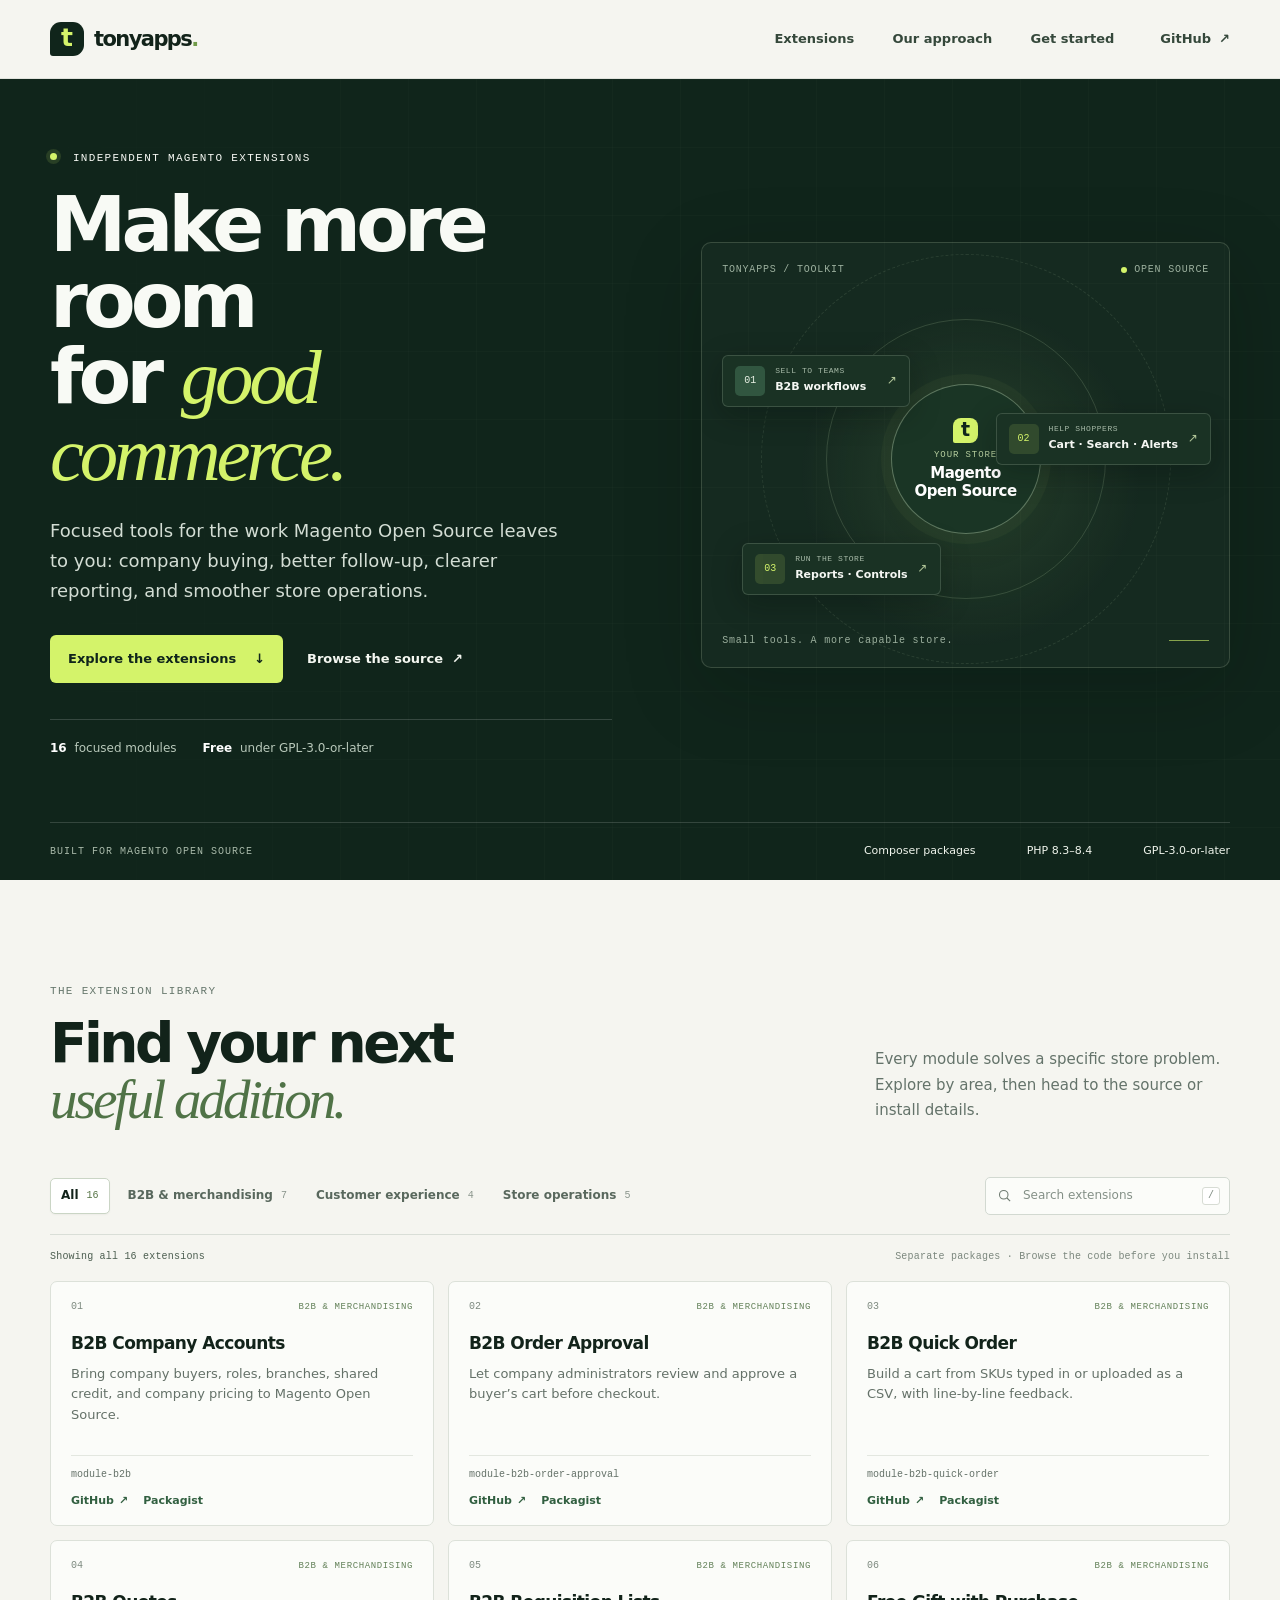
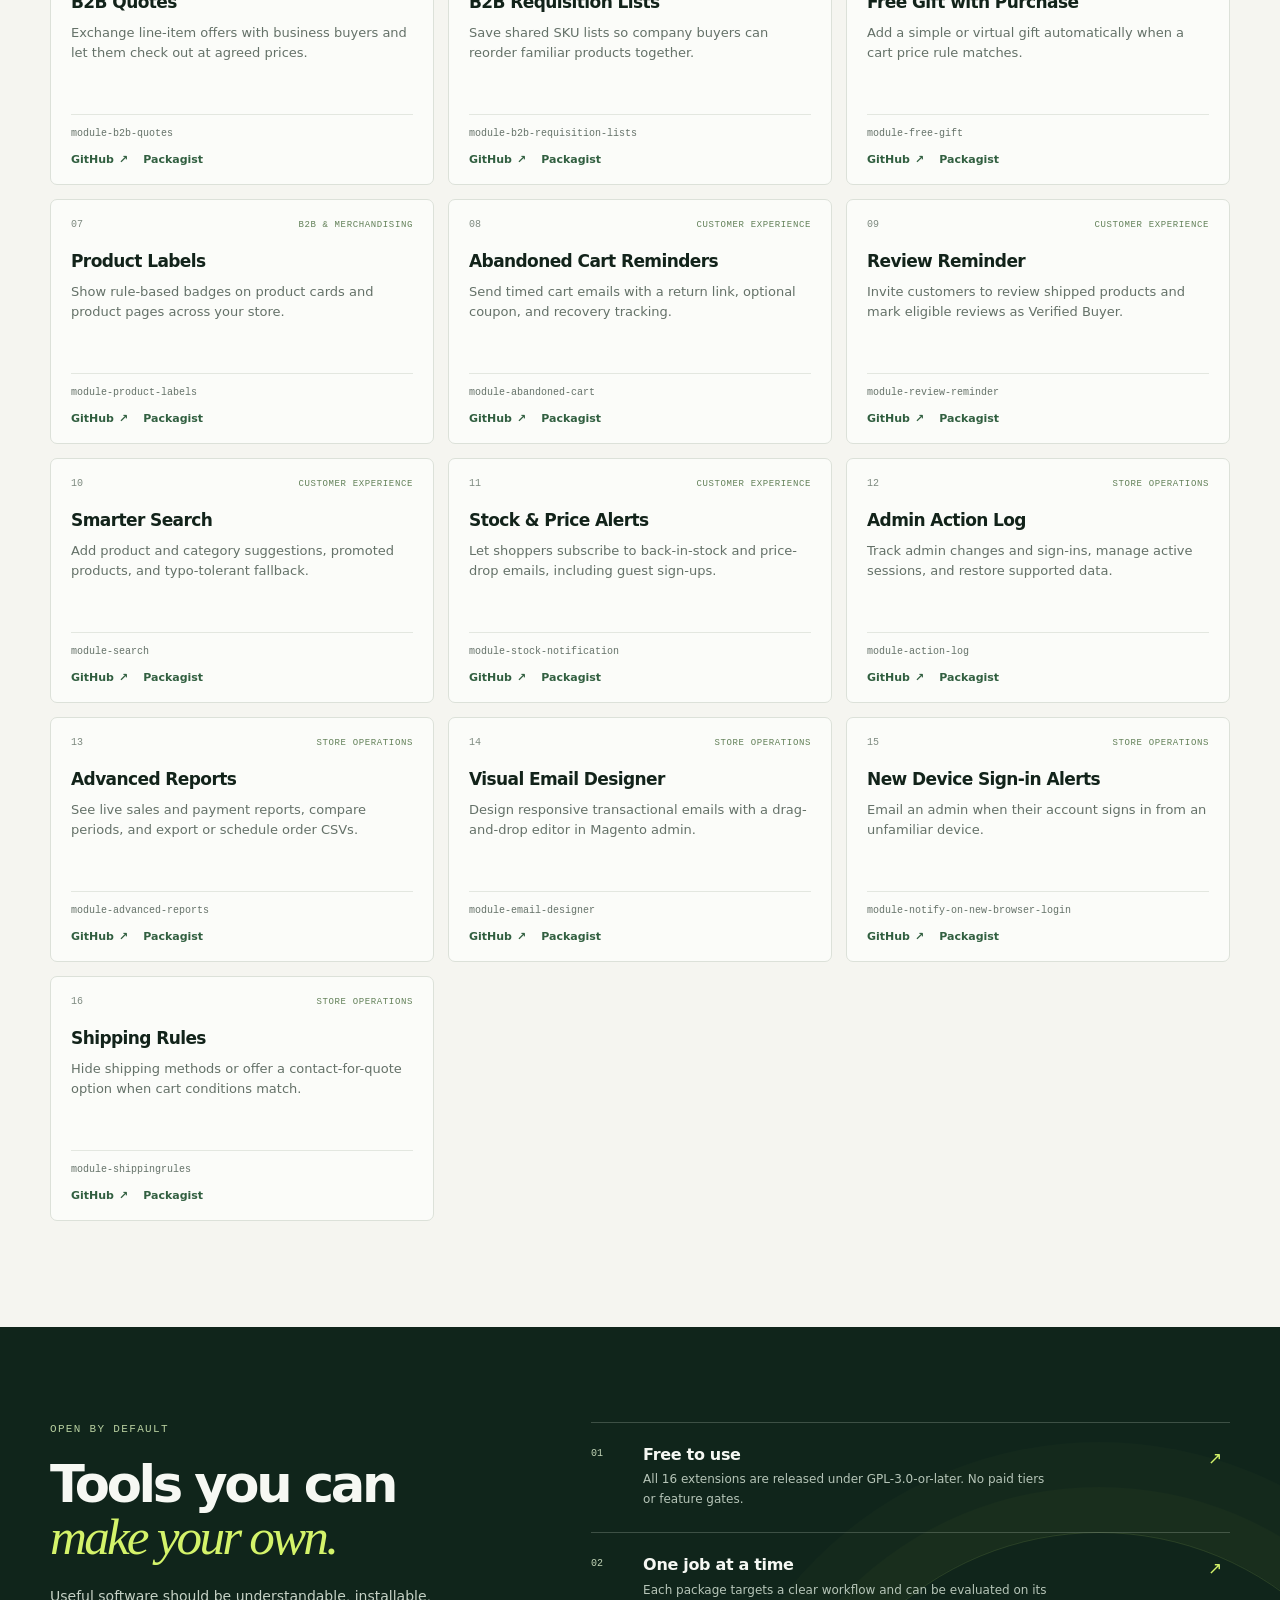
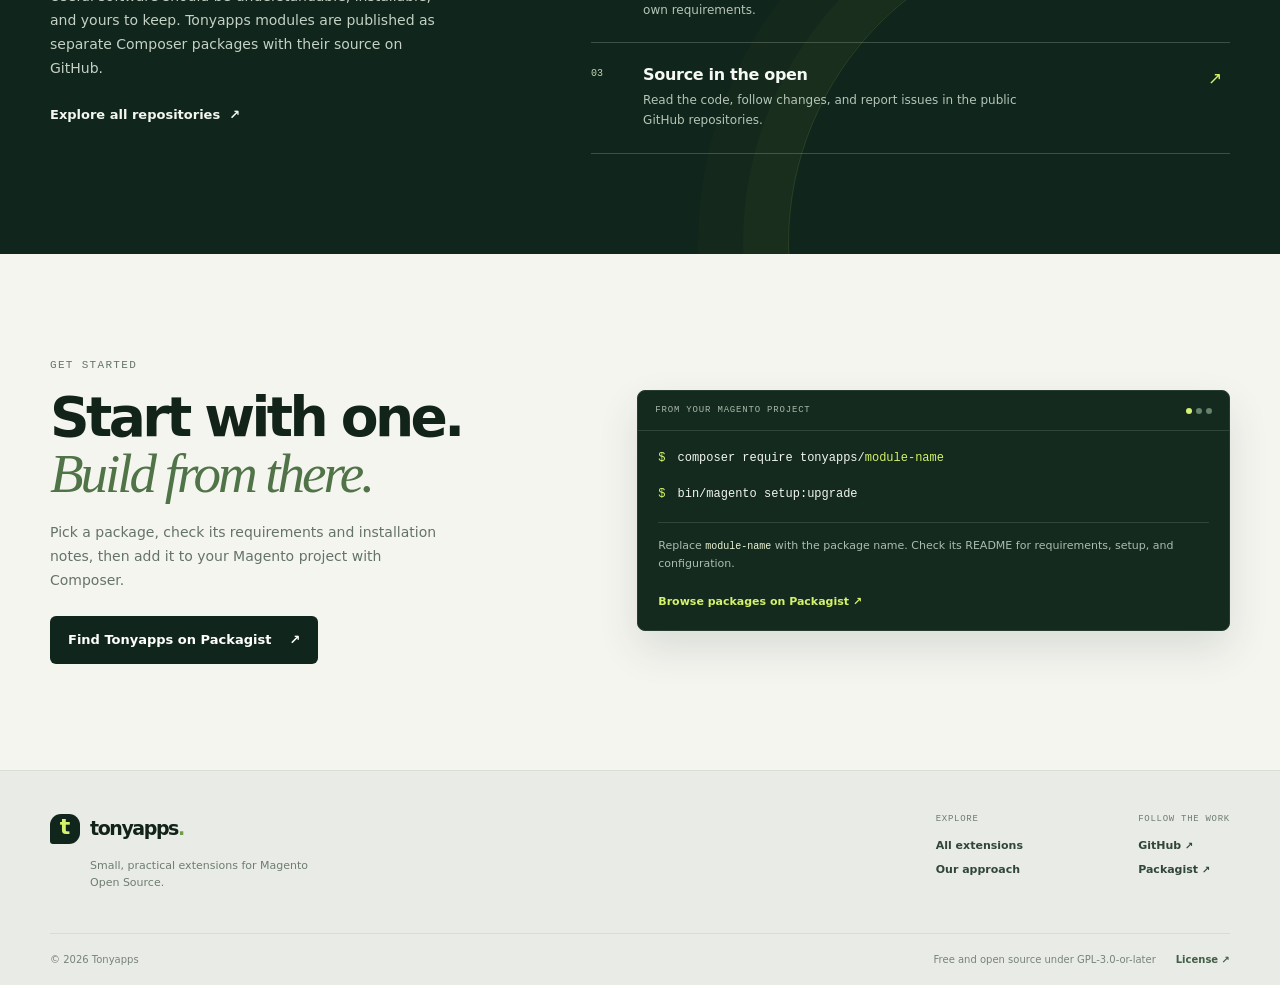
==== index.html @ d9f1c434 "feat: create Tonyapps extension catalog site" ====
<!doctype html>
<html lang="en">
<head>
    <meta charset="utf-8">
    <meta name="viewport" content="width=device-width, initial-scale=1">
    <meta name="theme-color" content="#f5f5f0">
    <meta name="description" content="Free, open-source Magento extensions for B2B buying, customer experience, and store operations. Built by Tonyapps for Magento Open Source.">
    <meta property="og:title" content="Tonyapps — Magento extensions, made useful">
    <meta property="og:description" content="Focused, free and open-source extensions for the everyday work of running a Magento store.">
    <meta property="og:type" content="website">
    <title>Tonyapps — Magento extensions, made useful</title>
    <link rel="icon" type="image/svg+xml" href="assets/mark.svg">
    <link rel="stylesheet" href="assets/site.css">
    <script src="assets/site.js" defer></script>
</head>
<body>
    <a class="skip-link" href="#main">Skip to content</a>

    <header class="site-header">
        <div class="header-inner shell">
            <a class="brand" href="#top" aria-label="Tonyapps home">
                <span class="brand-mark" aria-hidden="true">t</span>
                <span class="brand-name">tonyapps<span class="brand-period">.</span></span>
            </a>
            <nav class="main-nav" aria-label="Main navigation">
                <a href="#extensions">Extensions</a>
                <a href="#approach">Our approach</a>
                <a href="#get-started">Get started</a>
            </nav>
            <a class="header-link" href="https://github.com/tonyappsorg" target="_blank" rel="noreferrer">
                GitHub <span aria-hidden="true">↗</span>
            </a>
        </div>
    </header>

    <main id="main">
        <section class="hero" id="top">
            <div class="hero-grid shell">
                <div class="hero-copy">
                    <p class="eyebrow"><span class="eyebrow-dot"></span> Independent Magento extensions</p>
                    <h1>Make more room<br>for <em>good commerce.</em></h1>
                    <p class="hero-intro">Focused tools for the work Magento Open Source leaves to you: company buying, better follow-up, clearer reporting, and smoother store operations.</p>
                    <div class="hero-actions">
                        <a class="button button-bright" href="#extensions">Explore the extensions <span aria-hidden="true">↓</span></a>
                        <a class="text-link text-link-light" href="https://github.com/tonyappsorg" target="_blank" rel="noreferrer">Browse the source <span aria-hidden="true">↗</span></a>
                    </div>
                    <div class="hero-proof" aria-label="Project facts">
                        <span><strong>16</strong> focused modules</span>
                        <span><strong>Free</strong> under GPL-3.0-or-later</span>
                    </div>
                </div>

                <div class="hero-visual" aria-label="Illustration showing focused extensions around a Magento store" role="img">
                    <div class="visual-topline"><span>TONYAPPS / TOOLKIT</span><span class="live-dot">OPEN SOURCE</span></div>
                    <div class="orbit orbit-one"></div>
                    <div class="orbit orbit-two"></div>
                    <div class="store-core">
                        <span class="core-mark" aria-hidden="true">t</span>
                        <span class="core-label">YOUR STORE</span>
                        <strong>Magento<br>Open Source</strong>
                    </div>
                    <div class="module-chip chip-b2b"><span class="chip-icon">01</span><span><small>SELL TO TEAMS</small><strong>B2B workflows</strong></span><i aria-hidden="true">↗</i></div>
                    <div class="module-chip chip-shop"><span class="chip-icon chip-lime">02</span><span><small>HELP SHOPPERS</small><strong>Cart · Search · Alerts</strong></span><i aria-hidden="true">↗</i></div>
                    <div class="module-chip chip-ops"><span class="chip-icon chip-lime">03</span><span><small>RUN THE STORE</small><strong>Reports · Controls</strong></span><i aria-hidden="true">↗</i></div>
                    <div class="visual-caption"><span>Small tools. A more capable store.</span><span class="caption-rule"></span></div>
                </div>
            </div>
            <div class="hero-bottom shell">
                <span>BUILT FOR MAGENTO OPEN SOURCE</span>
                <div class="hero-specs"><span>Composer packages</span><span>PHP 8.3–8.4</span><span>GPL-3.0-or-later</span></div>
            </div>
        </section>

        <section class="catalog section shell" id="extensions" aria-labelledby="catalog-title">
            <div class="section-heading">
                <div>
                    <p class="eyebrow eyebrow-dark">THE EXTENSION LIBRARY</p>
                    <h2 id="catalog-title">Find your next<br><em>useful addition.</em></h2>
                </div>
                <p class="section-intro">Every module solves a specific store problem. Explore by area, then head to the source or install details.</p>
            </div>

            <div class="catalog-controls">
                <div class="filter-list" role="group" aria-label="Filter extensions by category">
                    <button class="filter-button is-active" type="button" data-filter="all" aria-pressed="true">All <span>16</span></button>
                    <button class="filter-button" type="button" data-filter="b2b" aria-pressed="false">B2B &amp; merchandising <span>7</span></button>
                    <button class="filter-button" type="button" data-filter="storefront" aria-pressed="false">Customer experience <span>4</span></button>
                    <button class="filter-button" type="button" data-filter="operations" aria-pressed="false">Store operations <span>5</span></button>
                </div>
                <label class="search-box">
                    <svg aria-hidden="true" viewBox="0 0 24 24"><circle cx="10.8" cy="10.8" r="6.8"></circle><path d="m16 16 5 5"></path></svg>
                    <span class="visually-hidden">Search extensions</span>
                    <input id="extension-search" type="search" placeholder="Search extensions" autocomplete="off">
                    <kbd>/</kbd>
                </label>
            </div>

            <div class="catalog-meta"><span id="result-count" aria-live="polite">Showing 16 extensions</span><span>Separate packages · Browse the code before you install</span></div>

            <div class="extension-grid" id="extension-grid">
                <article class="extension-card" data-category="b2b" data-search="b2b company accounts roles branches company pricing payment rules store credit">
                    <div class="card-top"><span class="card-index">01</span><span class="card-category">B2B &amp; MERCHANDISING</span></div>
                    <h3>B2B Company Accounts</h3>
                    <p>Bring company buyers, roles, branches, shared credit, and company pricing to Magento Open Source.</p>
                    <div class="card-footer"><code>module-b2b</code><div class="card-links"><a href="https://github.com/tonyappsorg/magento2-b2b" target="_blank" rel="noreferrer" aria-label="B2B Company Accounts on GitHub">GitHub <span aria-hidden="true">↗</span></a><a href="https://packagist.org/packages/tonyapps/module-b2b" target="_blank" rel="noreferrer" aria-label="B2B Company Accounts on Packagist">Packagist</a></div></div>
                </article>
                <article class="extension-card" data-category="b2b" data-search="order approval buyer manager approve cart checkout threshold">
                    <div class="card-top"><span class="card-index">02</span><span class="card-category">B2B &amp; MERCHANDISING</span></div>
                    <h3>B2B Order Approval</h3>
                    <p>Let company administrators review and approve a buyer’s cart before checkout.</p>
                    <div class="card-footer"><code>module-b2b-order-approval</code><div class="card-links"><a href="https://github.com/tonyappsorg/magento2-b2b-order-approval" target="_blank" rel="noreferrer" aria-label="B2B Order Approval on GitHub">GitHub <span aria-hidden="true">↗</span></a><a href="https://packagist.org/packages/tonyapps/module-b2b-order-approval" target="_blank" rel="noreferrer" aria-label="B2B Order Approval on Packagist">Packagist</a></div></div>
                </article>
                <article class="extension-card" data-category="b2b" data-search="quick order sku csv bulk ordering business buyers">
                    <div class="card-top"><span class="card-index">03</span><span class="card-category">B2B &amp; MERCHANDISING</span></div>
                    <h3>B2B Quick Order</h3>
                    <p>Build a cart from SKUs typed in or uploaded as a CSV, with line-by-line feedback.</p>
                    <div class="card-footer"><code>module-b2b-quick-order</code><div class="card-links"><a href="https://github.com/tonyappsorg/magento2-b2b-quick-order" target="_blank" rel="noreferrer" aria-label="B2B Quick Order on GitHub">GitHub <span aria-hidden="true">↗</span></a><a href="https://packagist.org/packages/tonyapps/module-b2b-quick-order" target="_blank" rel="noreferrer" aria-label="B2B Quick Order on Packagist">Packagist</a></div></div>
                </article>
                <article class="extension-card" data-category="b2b" data-search="quotes price negotiation negotiated buyer seller offers">
                    <div class="card-top"><span class="card-index">04</span><span class="card-category">B2B &amp; MERCHANDISING</span></div>
                    <h3>B2B Quotes</h3>
                    <p>Exchange line-item offers with business buyers and let them check out at agreed prices.</p>
                    <div class="card-footer"><code>module-b2b-quotes</code><div class="card-links"><a href="https://github.com/tonyappsorg/magento2-b2b-quotes" target="_blank" rel="noreferrer" aria-label="B2B Quotes on GitHub">GitHub <span aria-hidden="true">↗</span></a><a href="https://packagist.org/packages/tonyapps/module-b2b-quotes" target="_blank" rel="noreferrer" aria-label="B2B Quotes on Packagist">Packagist</a></div></div>
                </article>
                <article class="extension-card" data-category="b2b" data-search="requisition list saved shared repeat order sku quantities">
                    <div class="card-top"><span class="card-index">05</span><span class="card-category">B2B &amp; MERCHANDISING</span></div>
                    <h3>B2B Requisition Lists</h3>
                    <p>Save shared SKU lists so company buyers can reorder familiar products together.</p>
                    <div class="card-footer"><code>module-b2b-requisition-lists</code><div class="card-links"><a href="https://github.com/tonyappsorg/magento2-b2b-requisition-lists" target="_blank" rel="noreferrer" aria-label="B2B Requisition Lists on GitHub">GitHub <span aria-hidden="true">↗</span></a><a href="https://packagist.org/packages/tonyapps/module-b2b-requisition-lists" target="_blank" rel="noreferrer" aria-label="B2B Requisition Lists on Packagist">Packagist</a></div></div>
                </article>
                <article class="extension-card" data-category="b2b" data-search="free gift promotion cart price rule automatic gift">
                    <div class="card-top"><span class="card-index">06</span><span class="card-category">B2B &amp; MERCHANDISING</span></div>
                    <h3>Free Gift with Purchase</h3>
                    <p>Add a simple or virtual gift automatically when a cart price rule matches.</p>
                    <div class="card-footer"><code>module-free-gift</code><div class="card-links"><a href="https://github.com/tonyappsorg/magento2-freegift" target="_blank" rel="noreferrer" aria-label="Free Gift with Purchase on GitHub">GitHub <span aria-hidden="true">↗</span></a><a href="https://packagist.org/packages/tonyapps/module-free-gift" target="_blank" rel="noreferrer" aria-label="Free Gift with Purchase on Packagist">Packagist</a></div></div>
                </article>
                <article class="extension-card" data-category="b2b" data-search="product labels badges catalog rules category search results">
                    <div class="card-top"><span class="card-index">07</span><span class="card-category">B2B &amp; MERCHANDISING</span></div>
                    <h3>Product Labels</h3>
                    <p>Show rule-based badges on product cards and product pages across your store.</p>
                    <div class="card-footer"><code>module-product-labels</code><div class="card-links"><a href="https://github.com/tonyappsorg/magento2-product-labels" target="_blank" rel="noreferrer" aria-label="Product Labels on GitHub">GitHub <span aria-hidden="true">↗</span></a><a href="https://packagist.org/packages/tonyapps/module-product-labels" target="_blank" rel="noreferrer" aria-label="Product Labels on Packagist">Packagist</a></div></div>
                </article>

                <article class="extension-card" data-category="storefront" data-search="abandoned cart reminders coupon return recovery email">
                    <div class="card-top"><span class="card-index">08</span><span class="card-category">CUSTOMER EXPERIENCE</span></div>
                    <h3>Abandoned Cart Reminders</h3>
                    <p>Send timed cart emails with a return link, optional coupon, and recovery tracking.</p>
                    <div class="card-footer"><code>module-abandoned-cart</code><div class="card-links"><a href="https://github.com/tonyappsorg/magento2-abandoned-cart" target="_blank" rel="noreferrer" aria-label="Abandoned Cart Reminders on GitHub">GitHub <span aria-hidden="true">↗</span></a><a href="https://packagist.org/packages/tonyapps/module-abandoned-cart" target="_blank" rel="noreferrer" aria-label="Abandoned Cart Reminders on Packagist">Packagist</a></div></div>
                </article>
                <article class="extension-card" data-category="storefront" data-search="review reminder verified buyer shipment email">
                    <div class="card-top"><span class="card-index">09</span><span class="card-category">CUSTOMER EXPERIENCE</span></div>
                    <h3>Review Reminder</h3>
                    <p>Invite customers to review shipped products and mark eligible reviews as Verified Buyer.</p>
                    <div class="card-footer"><code>module-review-reminder</code><div class="card-links"><a href="https://github.com/tonyappsorg/magento2-review-reminder" target="_blank" rel="noreferrer" aria-label="Review Reminder on GitHub">GitHub <span aria-hidden="true">↗</span></a><a href="https://packagist.org/packages/tonyapps/module-review-reminder" target="_blank" rel="noreferrer" aria-label="Review Reminder on Packagist">Packagist</a></div></div>
                </article>
                <article class="extension-card" data-category="storefront" data-search="smarter search autocomplete typo products categories promoted stop words">
                    <div class="card-top"><span class="card-index">10</span><span class="card-category">CUSTOMER EXPERIENCE</span></div>
                    <h3>Smarter Search</h3>
                    <p>Add product and category suggestions, promoted products, and typo-tolerant fallback.</p>
                    <div class="card-footer"><code>module-search</code><div class="card-links"><a href="https://github.com/tonyappsorg/magento2-search" target="_blank" rel="noreferrer" aria-label="Smarter Search on GitHub">GitHub <span aria-hidden="true">↗</span></a><a href="https://packagist.org/packages/tonyapps/module-search" target="_blank" rel="noreferrer" aria-label="Smarter Search on Packagist">Packagist</a></div></div>
                </article>
                <article class="extension-card" data-category="storefront" data-search="stock notification out of stock back in stock price drop guest alerts">
                    <div class="card-top"><span class="card-index">11</span><span class="card-category">CUSTOMER EXPERIENCE</span></div>
                    <h3>Stock &amp; Price Alerts</h3>
                    <p>Let shoppers subscribe to back-in-stock and price-drop emails, including guest sign-ups.</p>
                    <div class="card-footer"><code>module-stock-notification</code><div class="card-links"><a href="https://github.com/tonyappsorg/magento2-stock-notification" target="_blank" rel="noreferrer" aria-label="Stock and Price Alerts on GitHub">GitHub <span aria-hidden="true">↗</span></a><a href="https://packagist.org/packages/tonyapps/module-stock-notification" target="_blank" rel="noreferrer" aria-label="Stock and Price Alerts on Packagist">Packagist</a></div></div>
                </article>

                <article class="extension-card" data-category="operations" data-search="action log admin activity restore login sessions audit">
                    <div class="card-top"><span class="card-index">12</span><span class="card-category">STORE OPERATIONS</span></div>
                    <h3>Admin Action Log</h3>
                    <p>Track admin changes and sign-ins, manage active sessions, and restore supported data.</p>
                    <div class="card-footer"><code>module-action-log</code><div class="card-links"><a href="https://github.com/tonyappsorg/module-action-log" target="_blank" rel="noreferrer" aria-label="Admin Action Log on GitHub">GitHub <span aria-hidden="true">↗</span></a><a href="https://packagist.org/packages/tonyapps/module-action-log" target="_blank" rel="noreferrer" aria-label="Admin Action Log on Packagist">Packagist</a></div></div>
                </article>
                <article class="extension-card" data-category="operations" data-search="advanced reports live sales revenue refunds csv export scheduled">
                    <div class="card-top"><span class="card-index">13</span><span class="card-category">STORE OPERATIONS</span></div>
                    <h3>Advanced Reports</h3>
                    <p>See live sales and payment reports, compare periods, and export or schedule order CSVs.</p>
                    <div class="card-footer"><code>module-advanced-reports</code><div class="card-links"><a href="https://github.com/tonyappsorg/magento2-advanced-reports" target="_blank" rel="noreferrer" aria-label="Advanced Reports on GitHub">GitHub <span aria-hidden="true">↗</span></a><a href="https://packagist.org/packages/tonyapps/module-advanced-reports" target="_blank" rel="noreferrer" aria-label="Advanced Reports on Packagist">Packagist</a></div></div>
                </article>
                <article class="extension-card" data-category="operations" data-search="email designer drag drop transactional templates visual editor">
                    <div class="card-top"><span class="card-index">14</span><span class="card-category">STORE OPERATIONS</span></div>
                    <h3>Visual Email Designer</h3>
                    <p>Design responsive transactional emails with a drag-and-drop editor in Magento admin.</p>
                    <div class="card-footer"><code>module-email-designer</code><div class="card-links"><a href="https://github.com/tonyappsorg/magento2-email-designer" target="_blank" rel="noreferrer" aria-label="Visual Email Designer on GitHub">GitHub <span aria-hidden="true">↗</span></a><a href="https://packagist.org/packages/tonyapps/module-email-designer" target="_blank" rel="noreferrer" aria-label="Visual Email Designer on Packagist">Packagist</a></div></div>
                </article>
                <article class="extension-card" data-category="operations" data-search="new browser login device sign-in admin security alert email">
                    <div class="card-top"><span class="card-index">15</span><span class="card-category">STORE OPERATIONS</span></div>
                    <h3>New Device Sign-in Alerts</h3>
                    <p>Email an admin when their account signs in from an unfamiliar device.</p>
                    <div class="card-footer"><code>module-notify-on-new-browser-login</code><div class="card-links"><a href="https://github.com/tonyappsorg/notify-when-login-from-new-browser" target="_blank" rel="noreferrer" aria-label="New Device Sign-in Alerts on GitHub">GitHub <span aria-hidden="true">↗</span></a><a href="https://packagist.org/packages/tonyapps/module-notify-on-new-browser-login" target="_blank" rel="noreferrer" aria-label="New Device Sign-in Alerts on Packagist">Packagist</a></div></div>
                </article>
                <article class="extension-card" data-category="operations" data-search="shipping rules hide methods quote contact condition cart">
                    <div class="card-top"><span class="card-index">16</span><span class="card-category">STORE OPERATIONS</span></div>
                    <h3>Shipping Rules</h3>
                    <p>Hide shipping methods or offer a contact-for-quote option when cart conditions match.</p>
                    <div class="card-footer"><code>module-shippingrules</code><div class="card-links"><a href="https://github.com/tonyappsorg/magento2-shipping-rules" target="_blank" rel="noreferrer" aria-label="Shipping Rules on GitHub">GitHub <span aria-hidden="true">↗</span></a><a href="https://packagist.org/packages/tonyapps/module-shippingrules" target="_blank" rel="noreferrer" aria-label="Shipping Rules on Packagist">Packagist</a></div></div>
                </article>
            </div>
            <p class="empty-state" id="empty-state" hidden>No extensions match that search. Try another word or category.</p>
        </section>

        <section class="approach" id="approach" aria-labelledby="approach-title">
            <div class="shell approach-inner">
                <div class="approach-heading">
                    <p class="eyebrow eyebrow-light">OPEN BY DEFAULT</p>
                    <h2 id="approach-title">Tools you can<br><em>make your own.</em></h2>
                    <p>Useful software should be understandable, installable, and yours to keep. Tonyapps modules are published as separate Composer packages with their source on GitHub.</p>
                    <a class="text-link text-link-light" href="https://github.com/tonyappsorg" target="_blank" rel="noreferrer">Explore all repositories <span aria-hidden="true">↗</span></a>
                </div>
                <div class="principles">
                    <article class="principle">
                        <span class="principle-number">01</span>
                        <div><h3>Free to use</h3><p>All 16 extensions are released under GPL-3.0-or-later. No paid tiers or feature gates.</p></div>
                        <span class="principle-mark" aria-hidden="true">↗</span>
                    </article>
                    <article class="principle">
                        <span class="principle-number">02</span>
                        <div><h3>One job at a time</h3><p>Each package targets a clear workflow and can be evaluated on its own requirements.</p></div>
                        <span class="principle-mark" aria-hidden="true">↗</span>
                    </article>
                    <article class="principle">
                        <span class="principle-number">03</span>
                        <div><h3>Source in the open</h3><p>Read the code, follow changes, and report issues in the public GitHub repositories.</p></div>
                        <span class="principle-mark" aria-hidden="true">↗</span>
                    </article>
                </div>
            </div>
        </section>

        <section class="getting-started section shell" id="get-started" aria-labelledby="start-title">
            <div class="start-copy">
                <p class="eyebrow eyebrow-dark">GET STARTED</p>
                <h2 id="start-title">Start with one.<br><em>Build from there.</em></h2>
                <p>Pick a package, check its requirements and installation notes, then add it to your Magento project with Composer.</p>
                <a class="button button-dark" href="https://packagist.org/?query=tonyapps" target="_blank" rel="noreferrer">Find Tonyapps on Packagist <span aria-hidden="true">↗</span></a>
            </div>
            <div class="install-card">
                <div class="install-top"><span>FROM YOUR MAGENTO PROJECT</span><span class="terminal-dots" aria-hidden="true"><i></i><i></i><i></i></span></div>
                <div class="install-command"><span class="prompt">$</span><code>composer require tonyapps/<b>module-name</b></code></div>
                <div class="install-command"><span class="prompt">$</span><code>bin/magento setup:upgrade</code></div>
                <p>Replace <code>module-name</code> with the package name. Check its README for requirements, setup, and configuration.</p>
                <a href="https://packagist.org/?query=tonyapps" target="_blank" rel="noreferrer">Browse packages on Packagist <span aria-hidden="true">↗</span></a>
            </div>
        </section>
    </main>

    <footer class="site-footer">
        <div class="footer-main shell">
            <div class="footer-brand">
                <a class="brand brand-footer" href="#top" aria-label="Tonyapps home"><span class="brand-mark" aria-hidden="true">t</span><span class="brand-name">tonyapps<span class="brand-period">.</span></span></a>
                <p>Small, practical extensions for Magento Open Source.</p>
            </div>
            <div class="footer-links">
                <div><span>EXPLORE</span><a href="#extensions">All extensions</a><a href="#approach">Our approach</a></div>
                <div><span>FOLLOW THE WORK</span><a href="https://github.com/tonyappsorg" target="_blank" rel="noreferrer">GitHub <b aria-hidden="true">↗</b></a><a href="https://packagist.org/?query=tonyapps" target="_blank" rel="noreferrer">Packagist <b aria-hidden="true">↗</b></a></div>
            </div>
        </div>
        <div class="footer-bottom shell"><span>© <span id="year">2026</span> Tonyapps</span><span>Free and open source under GPL-3.0-or-later</span><a href="https://opensource.org/license/gpl-3-0" target="_blank" rel="noreferrer">License <span aria-hidden="true">↗</span></a></div>
    </footer>
</body>
</html>
---- assets/site.css ----
:root {
    color-scheme: light;
    --paper: #f5f5f0;
    --white: #fff;
    --ink: #12231a;
    --forest: #10251b;
    --forest-soft: #1b3829;
    --muted: #64736a;
    --line: #d9ded7;
    --lime: #d4f36a;
    --green: #285c3e;
    --serif: Georgia, 'Times New Roman', serif;
    --sans: Inter, ui-sans-serif, system-ui, -apple-system, BlinkMacSystemFont, 'Segoe UI', sans-serif;
    --display: Inter, ui-sans-serif, system-ui, -apple-system, BlinkMacSystemFont, 'Segoe UI', sans-serif;
    --mono: 'SFMono-Regular', Consolas, 'Liberation Mono', monospace;
}

* { box-sizing: border-box; }
html { scroll-behavior: smooth; scroll-padding-top: 90px; }
body { margin: 0; background: var(--paper); color: var(--ink); font-family: var(--sans); font-size: 16px; line-height: 1.55; -webkit-font-smoothing: antialiased; }
a { color: inherit; text-decoration: none; }
button, input { font: inherit; }
button { color: inherit; }
.shell { width: min(1180px, calc(100% - 64px)); margin-inline: auto; }
.skip-link { position: absolute; top: -60px; left: 16px; z-index: 100; padding: 10px 14px; background: var(--lime); color: var(--forest); border-radius: 8px; }
.skip-link:focus { top: 12px; }
.visually-hidden { position: absolute; width: 1px; height: 1px; padding: 0; margin: -1px; overflow: hidden; clip: rect(0, 0, 0, 0); white-space: nowrap; border: 0; }

.site-header { position: relative; z-index: 5; background: var(--paper); border-bottom: 1px solid rgba(18, 35, 26, .09); }
.header-inner { min-height: 78px; display: flex; align-items: center; justify-content: space-between; gap: 32px; }
.brand { display: inline-flex; align-items: center; gap: 10px; flex-shrink: 0; }
.brand-mark { width: 34px; height: 34px; display: grid; place-items: center; background: var(--forest); color: var(--lime); border-radius: 11px 11px 11px 3px; font-family: var(--display); font-weight: 800; font-size: 25px; line-height: 1; padding-bottom: 3px; }
.brand-name { font: 800 21px/1 var(--display); letter-spacing: -.075em; }
.brand-period { color: #719b49; }
.main-nav { display: flex; align-items: center; gap: clamp(22px, 3vw, 42px); margin-left: auto; }
.main-nav a, .header-link { font-size: 13px; font-weight: 600; color: #35483b; transition: color .18s ease; }
.main-nav a:hover, .header-link:hover { color: #6b8f35; }
.header-link { display: inline-flex; gap: 8px; align-items: center; padding: 10px 0 10px 14px; }

.hero { position: relative; overflow: hidden; background: var(--forest); color: #f8faf5; }
.hero::before { position: absolute; inset: 0; content: ''; opacity: .19; background-image: linear-gradient(rgba(232, 244, 223, .1) 1px, transparent 1px), linear-gradient(90deg, rgba(232, 244, 223, .1) 1px, transparent 1px); background-size: 68px 68px; mask-image: linear-gradient(90deg, transparent, #000 35%, #000); }
.hero-grid { position: relative; z-index: 1; display: grid; grid-template-columns: minmax(0, 1.03fr) minmax(420px, .97fr); align-items: center; gap: clamp(45px, 7vw, 100px); padding-top: 72px; padding-bottom: 64px; }
.eyebrow { margin: 0 0 22px; font: 500 11px/1.3 var(--mono); letter-spacing: .12em; text-transform: uppercase; }
.eyebrow-dark { color: #65766b; }
.eyebrow-light { color: #b7cf9f; }
.eyebrow-dot { display: inline-block; width: 7px; height: 7px; margin: 0 8px 1px 0; background: var(--lime); border-radius: 50%; box-shadow: 0 0 0 4px rgba(212, 243, 106, .12); }
h1, h2, h3, p { margin-top: 0; }
h1, h2 { font-family: var(--display); font-weight: 600; letter-spacing: -.065em; }
.hero h1 { max-width: 680px; margin-bottom: 23px; font-size: clamp(48px, 6vw, 78px); line-height: .99; }
h1 em, h2 em { color: var(--lime); font-family: var(--serif); font-weight: 400; letter-spacing: -.055em; }
.hero-intro { max-width: 530px; margin-bottom: 30px; color: #d3ddd4; font-size: clamp(16px, 1.5vw, 18px); line-height: 1.65; }
.hero-actions { display: flex; flex-wrap: wrap; align-items: center; gap: 24px; }
.button { min-height: 48px; display: inline-flex; align-items: center; justify-content: center; gap: 18px; padding: 12px 17px; border: 1px solid transparent; border-radius: 6px; font-size: 13px; font-weight: 700; transition: transform .18s ease, background-color .18s ease, color .18s ease; }
.button:hover { transform: translateY(-2px); }
.button-bright { background: var(--lime); color: var(--forest); }
.button-bright:hover { background: #e2ff87; }
.button-dark { background: var(--forest); color: white; }
.button-dark:hover { background: #244b35; }
.text-link { display: inline-flex; align-items: center; gap: 9px; font-size: 13px; font-weight: 600; }
.text-link span, .card-links span, .footer-links b { transition: transform .18s ease; display: inline-block; }
.text-link:hover span, .card-links a:hover span, .footer-links a:hover b { transform: translate(2px, -2px); }
.text-link-light { color: #f4f7f1; }
.hero-proof { display: flex; flex-wrap: wrap; gap: 26px; margin-top: 36px; padding-top: 19px; border-top: 1px solid rgba(255, 255, 255, .16); color: #b8c8ba; font-size: 12px; }
.hero-proof strong { margin-right: 4px; color: white; font-weight: 700; }

.hero-visual { position: relative; min-height: 426px; padding: 20px; overflow: hidden; border: 1px solid rgba(222, 240, 209, .17); border-radius: 10px; background: radial-gradient(circle at 51% 55%, rgba(107, 150, 85, .19), transparent 48%), rgba(255, 255, 255, .025); box-shadow: 0 22px 80px rgba(4, 14, 8, .2); }
.visual-topline, .visual-caption { position: absolute; right: 20px; left: 20px; display: flex; align-items: center; justify-content: space-between; color: #9cb09e; font: 10px/1.2 var(--mono); letter-spacing: .08em; }
.visual-topline { top: 21px; }
.live-dot { display: flex; align-items: center; gap: 7px; }
.live-dot::before { width: 6px; height: 6px; content: ''; border-radius: 50%; background: var(--lime); }
.orbit { position: absolute; left: 50%; top: 51%; border: 1px solid rgba(188, 214, 174, .18); border-radius: 50%; transform: translate(-50%, -50%); }
.orbit-one { width: 280px; height: 280px; }
.orbit-two { width: 410px; height: 410px; border-style: dashed; border-color: rgba(188, 214, 174, .12); }
.store-core { position: absolute; left: 50%; top: 51%; z-index: 1; width: 150px; height: 150px; display: flex; flex-direction: column; align-items: center; justify-content: center; text-align: center; border: 1px solid rgba(219, 239, 203, .35); border-radius: 50%; background: #1a3525; box-shadow: 0 0 0 10px rgba(212, 243, 106, .035); transform: translate(-50%, -50%); }
.core-mark { width: 25px; height: 25px; display: grid; place-items: center; margin-bottom: 7px; border-radius: 8px 8px 8px 2px; background: var(--lime); color: var(--forest); font: 800 19px/1 var(--display); padding-bottom: 2px; }
.core-label { color: #b6ce9f; font: 9px/1.2 var(--mono); letter-spacing: .1em; }
.store-core strong { margin-top: 5px; color: #fff; font: 600 15px/1.15 var(--display); letter-spacing: -.035em; }
.module-chip { position: absolute; z-index: 2; display: flex; align-items: center; gap: 10px; min-width: 188px; padding: 10px 12px; border: 1px solid rgba(220, 236, 211, .17); border-radius: 6px; background: #1a3224; box-shadow: 0 8px 30px rgba(3, 12, 6, .25); }
.chip-b2b { left: 20px; top: 112px; }
.chip-shop { right: 18px; top: 170px; }
.chip-ops { left: 40px; bottom: 72px; }
.chip-icon { width: 30px; height: 30px; flex: 0 0 30px; display: grid; place-items: center; border-radius: 5px; background: #315640; color: #e9f1e4; font: 10px/1 var(--mono); }
.chip-lime { background: rgba(212, 243, 106, .13); color: var(--lime); }
.module-chip small, .module-chip strong { display: block; white-space: nowrap; }
.module-chip small { color: #a8bba9; font: 8px/1.3 var(--mono); letter-spacing: .07em; }
.module-chip strong { margin-top: 2px; color: #f5f7f3; font-size: 11px; font-weight: 600; }
.module-chip i { margin-left: auto; color: #b3c79a; font-size: 12px; font-style: normal; }
.visual-caption { bottom: 20px; }
.caption-rule { width: 40px; height: 1px; margin-left: 10px; background: rgba(212, 243, 106, .6); }
.hero-bottom { position: relative; z-index: 1; min-height: 58px; display: flex; align-items: center; justify-content: space-between; gap: 20px; border-top: 1px solid rgba(255, 255, 255, .15); color: #a8b9a9; font: 10px/1.3 var(--mono); letter-spacing: .1em; }
.hero-specs { display: flex; flex-wrap: wrap; gap: clamp(18px, 4vw, 52px); color: #eff4ec; font: 11px/1.3 var(--sans); letter-spacing: 0; }

.section { padding-top: 104px; padding-bottom: 106px; }
.section-heading { display: flex; align-items: end; justify-content: space-between; gap: 44px; margin-bottom: 48px; }
.section-heading .eyebrow, .start-copy .eyebrow { margin-bottom: 17px; }
h2 { margin-bottom: 0; font-size: clamp(38px, 4.3vw, 57px); line-height: 1.02; }
.section-heading h2 em, .start-copy h2 em { color: #507347; }
.section-intro { max-width: 355px; margin: 0 0 5px; color: var(--muted); font-size: 15px; line-height: 1.7; }
.catalog-controls { display: flex; align-items: center; justify-content: space-between; gap: 20px; padding-bottom: 19px; border-bottom: 1px solid var(--line); }
.filter-list { display: flex; flex-wrap: wrap; align-items: center; gap: 7px; }
.filter-button { display: inline-flex; align-items: center; gap: 8px; min-height: 36px; padding: 7px 10px; border: 1px solid transparent; border-radius: 5px; background: transparent; color: #59685d; cursor: pointer; font-size: 12px; font-weight: 600; white-space: nowrap; transition: background .18s ease, color .18s ease, border-color .18s ease; }
.filter-button span { color: #89948b; font: 10px/1 var(--mono); }
.filter-button:hover { color: var(--ink); background: #e9ece5; }
.filter-button.is-active { border-color: #cad5c5; background: #fff; color: var(--ink); box-shadow: 0 1px 2px rgba(17, 33, 23, .04); }
.filter-button.is-active span { color: #557344; }
.search-box { width: 245px; height: 38px; flex: 0 0 245px; display: flex; align-items: center; gap: 9px; padding: 0 9px 0 11px; border: 1px solid #d2d9d1; border-radius: 5px; background: #fbfcf9; color: #6e7a70; }
.search-box:focus-within { border-color: #71925d; box-shadow: 0 0 0 3px rgba(113, 146, 93, .12); }
.search-box svg { width: 15px; height: 15px; flex: 0 0 auto; fill: none; stroke: currentColor; stroke-width: 1.7; }
.search-box input { min-width: 0; flex: 1; border: 0; outline: 0; background: transparent; color: var(--ink); font-size: 12px; }
.search-box input::placeholder { color: #849087; }
.search-box kbd { padding: 2px 5px; border: 1px solid #d7dcd4; border-radius: 3px; background: white; color: #7c887e; font: 10px/1.2 var(--mono); }
.catalog-meta { display: flex; align-items: center; justify-content: space-between; gap: 14px; padding: 15px 0 18px; color: #7b877d; font: 10px/1.3 var(--mono); letter-spacing: .02em; }
.catalog-meta span:first-child { color: #4b5d4f; }
.extension-grid { display: grid; grid-template-columns: repeat(3, minmax(0, 1fr)); gap: 14px; }
.extension-card { min-height: 245px; display: flex; flex-direction: column; padding: 20px 20px 16px; border: 1px solid #dce1d9; border-radius: 7px; background: #fbfcf9; transition: transform .2s ease, border-color .2s ease, box-shadow .2s ease; }
.extension-card:hover { transform: translateY(-3px); border-color: #aabda3; box-shadow: 0 11px 25px rgba(26, 49, 33, .07); }
.extension-card[hidden] { display: none; }
.card-top { display: flex; align-items: center; justify-content: space-between; gap: 10px; margin-bottom: 21px; }
.card-index { color: #7e8a80; font: 10px/1 var(--mono); }
.card-category { color: #628058; font: 9px/1.2 var(--mono); letter-spacing: .07em; text-align: right; }
.extension-card h3 { margin: 0 0 9px; font: 700 17px/1.25 var(--display); letter-spacing: -.035em; }
.extension-card > p { max-width: 340px; margin-bottom: 20px; color: #647168; font-size: 13px; line-height: 1.6; }
.card-footer { margin-top: auto; padding-top: 12px; border-top: 1px solid #e3e7e0; }
.card-footer code { display: block; overflow-wrap: anywhere; color: #647168; font: 10px/1.4 var(--mono); }
.card-links { display: flex; gap: 15px; margin-top: 10px; }
.card-links a { display: inline-flex; align-items: center; gap: 5px; color: #315f40; font-size: 11px; font-weight: 700; }
.card-links a:hover { color: #172c1e; text-decoration: underline; text-underline-offset: 3px; }
.empty-state { margin: 18px 0 0; padding: 25px; border: 1px dashed #bdc9b8; border-radius: 6px; color: #59685d; text-align: center; }

.approach { position: relative; overflow: hidden; background: var(--forest); color: #f6f8f3; }
.approach::after { position: absolute; right: -130px; bottom: -300px; width: 620px; height: 620px; content: ''; border: 1px solid rgba(211, 241, 106, .13); border-radius: 50%; box-shadow: 0 0 0 45px rgba(211, 241, 106, .025), 0 0 0 90px rgba(211, 241, 106, .02); }
.approach-inner { position: relative; z-index: 1; display: grid; grid-template-columns: minmax(0, .8fr) minmax(0, 1.2fr); gap: clamp(55px, 9vw, 140px); padding-top: 95px; padding-bottom: 100px; }
.approach-heading h2 { margin-bottom: 22px; font-size: clamp(38px, 4vw, 54px); }
.approach-heading > p:not(.eyebrow) { max-width: 400px; margin-bottom: 21px; color: #c5d1c5; font-size: 14px; line-height: 1.7; }
.principles { border-top: 1px solid rgba(239, 247, 233, .2); }
.principle { display: grid; grid-template-columns: 36px 1fr 22px; gap: 16px; align-items: start; padding: 22px 0; border-bottom: 1px solid rgba(239, 247, 233, .2); }
.principle-number { padding-top: 3px; color: #c0d2b5; font: 10px/1.2 var(--mono); }
.principle h3 { margin-bottom: 5px; color: #f6f8f3; font: 600 16px/1.3 var(--display); letter-spacing: -.02em; }
.principle p { max-width: 410px; margin-bottom: 0; color: #b6c5b8; font-size: 12px; line-height: 1.65; }
.principle-mark { color: var(--lime); font-size: 17px; }

.getting-started { display: grid; grid-template-columns: minmax(0, .9fr) minmax(0, 1.1fr); align-items: center; gap: clamp(45px, 8vw, 110px); }
.start-copy h2 { margin-bottom: 19px; }
.start-copy > p:not(.eyebrow) { max-width: 410px; margin-bottom: 23px; color: var(--muted); font-size: 14px; line-height: 1.7; }
.install-card { overflow: hidden; border: 1px solid #263d2f; border-radius: 8px; background: #142a1e; color: #e5eee2; box-shadow: 0 18px 40px rgba(27, 49, 32, .12); }
.install-top { display: flex; align-items: center; justify-content: space-between; padding: 14px 17px; border-bottom: 1px solid rgba(232, 242, 227, .13); color: #a9b9aa; font: 9px/1.2 var(--mono); letter-spacing: .09em; }
.terminal-dots { display: flex; gap: 4px; }
.terminal-dots i { width: 6px; height: 6px; display: block; border-radius: 50%; background: #64836b; }
.terminal-dots i:first-child { background: #d7f078; }
.install-command { display: flex; align-items: baseline; gap: 12px; padding: 18px 20px 0; font: 12px/1.5 var(--mono); }
.install-command:first-of-type { padding-top: 23px; }
.install-command code { color: #f2f6ee; overflow-wrap: anywhere; }
.install-command code b { color: var(--lime); font-weight: 500; }
.prompt { color: var(--lime); }
.install-card > p { margin: 19px 20px 16px; padding-top: 14px; border-top: 1px solid rgba(232, 242, 227, .13); color: #acbdaf; font-size: 11px; line-height: 1.6; }
.install-card > p code { color: #edf6d7; font: 10px var(--mono); }
.install-card > a { display: inline-block; margin: 0 20px 20px; color: var(--lime); font-size: 11px; font-weight: 600; }
.install-card > a:hover { text-decoration: underline; text-underline-offset: 3px; }

.site-footer { background: #e9ece6; border-top: 1px solid #d8dfd5; }
.footer-main { display: flex; justify-content: space-between; gap: 50px; padding-top: 43px; padding-bottom: 42px; }
.brand-footer .brand-mark { width: 30px; height: 30px; font-size: 22px; }
.brand-footer .brand-name { font-size: 19px; }
.footer-brand p { max-width: 235px; margin: 13px 0 0 40px; color: #6e7c70; font-size: 11px; }
.footer-links { display: flex; gap: clamp(50px, 9vw, 130px); }
.footer-links > div { display: flex; flex-direction: column; align-items: flex-start; gap: 7px; }
.footer-links > div > span { margin-bottom: 5px; color: #6d7c70; font: 9px/1.2 var(--mono); letter-spacing: .08em; }
.footer-links a { color: #304638; font-size: 11px; font-weight: 600; }
.footer-links a:hover { text-decoration: underline; text-underline-offset: 3px; }
.footer-links b { font-size: 10px; }
.footer-bottom { min-height: 52px; display: flex; align-items: center; gap: 20px; border-top: 1px solid #d6ddd3; color: #77837a; font-size: 10px; }
.footer-bottom span:first-child { margin-right: auto; }
.footer-bottom a { color: #425d47; font-weight: 600; }

:focus-visible { outline: 3px solid #a2c555; outline-offset: 3px; }
@media (prefers-reduced-motion: reduce) { *, *::before, *::after { scroll-behavior: auto !important; transition-duration: .01ms !important; animation-duration: .01ms !important; } }

@media (max-width: 980px) {
    .hero-grid { grid-template-columns: minmax(0, 1fr) minmax(350px, .9fr); gap: 35px; }
    .hero-visual { min-height: 390px; }
    .chip-b2b { left: 13px; }
    .chip-shop { right: 12px; }
    .chip-ops { left: 20px; }
    .catalog-controls { align-items: flex-start; flex-direction: column; }
    .search-box { width: 100%; flex-basis: 38px; }
}
@media (max-width: 760px) {
    .shell { width: min(100% - 40px, 620px); }
    .header-inner { min-height: 68px; gap: 18px; }
    .main-nav { gap: 17px; }
    .main-nav a { font-size: 11px; }
    .header-link { display: none; }
    .hero-grid { grid-template-columns: 1fr; gap: 44px; padding-top: 61px; padding-bottom: 43px; }
    .hero h1 { font-size: clamp(50px, 10vw, 72px); }
    .hero-visual { min-height: 410px; }
    .hero-bottom { min-height: 72px; align-items: flex-start; flex-direction: column; justify-content: center; gap: 8px; padding-top: 12px; padding-bottom: 12px; }
    .hero-specs { gap: 17px; }
    .section { padding-top: 76px; padding-bottom: 78px; }
    .section-heading { align-items: flex-start; flex-direction: column; gap: 20px; margin-bottom: 31px; }
    .section-intro { max-width: 540px; }
    .extension-grid { grid-template-columns: repeat(2, minmax(0, 1fr)); }
    .approach-inner { grid-template-columns: 1fr; gap: 41px; padding-top: 75px; padding-bottom: 80px; }
    .getting-started { grid-template-columns: 1fr; gap: 37px; }
}
@media (max-width: 540px) {
    .shell { width: calc(100% - 34px); }
    .header-inner { min-height: 64px; }
    .brand-mark { width: 30px; height: 30px; font-size: 22px; }
    .brand-name { font-size: 19px; }
    .main-nav { gap: 13px; }
    .main-nav a { font-size: 10px; }
    .hero-grid { padding-top: 49px; }
    .hero h1 { font-size: clamp(44px, 12vw, 58px); }
    .hero-intro { font-size: 15px; }
    .hero-actions { gap: 17px; }
    .hero-proof { gap: 13px 20px; }
    .hero-visual { min-height: 440px; padding: 15px; }
    .visual-topline, .visual-caption { right: 15px; left: 15px; }
    .orbit-two { width: 340px; height: 340px; }
    .orbit-one { width: 230px; height: 230px; }
    .store-core { width: 130px; height: 130px; }
    .chip-b2b { top: 96px; left: 12px; }
    .chip-shop { top: 205px; right: 10px; }
    .chip-ops { bottom: 73px; left: 12px; }
    .module-chip { min-width: 172px; gap: 8px; padding: 8px; }
    .chip-icon { width: 26px; height: 26px; flex-basis: 26px; }
    .module-chip strong { font-size: 10px; }
    .hero-bottom { font-size: 9px; }
    .hero-specs { gap: 12px; font-size: 10px; }
    .section { padding-top: 66px; padding-bottom: 68px; }
    h2 { font-size: 39px; }
    .filter-list { width: 100%; flex-wrap: nowrap; overflow-x: auto; padding-bottom: 5px; scrollbar-width: thin; }
    .filter-button { flex: 0 0 auto; }
    .catalog-meta { align-items: flex-start; flex-direction: column; gap: 5px; }
    .extension-grid { grid-template-columns: 1fr; gap: 10px; }
    .extension-card { min-height: 0; padding: 18px; }
    .card-top { margin-bottom: 16px; }
    .extension-card > p { max-width: 100%; }
    .principle { grid-template-columns: 28px 1fr 18px; gap: 12px; }
    .footer-main { flex-direction: column; gap: 28px; }
    .footer-links { justify-content: space-between; gap: 24px; }
    .footer-bottom { align-items: flex-start; flex-direction: column; gap: 7px; padding-top: 14px; padding-bottom: 14px; }
    .footer-bottom span:first-child { margin-right: 0; }
}
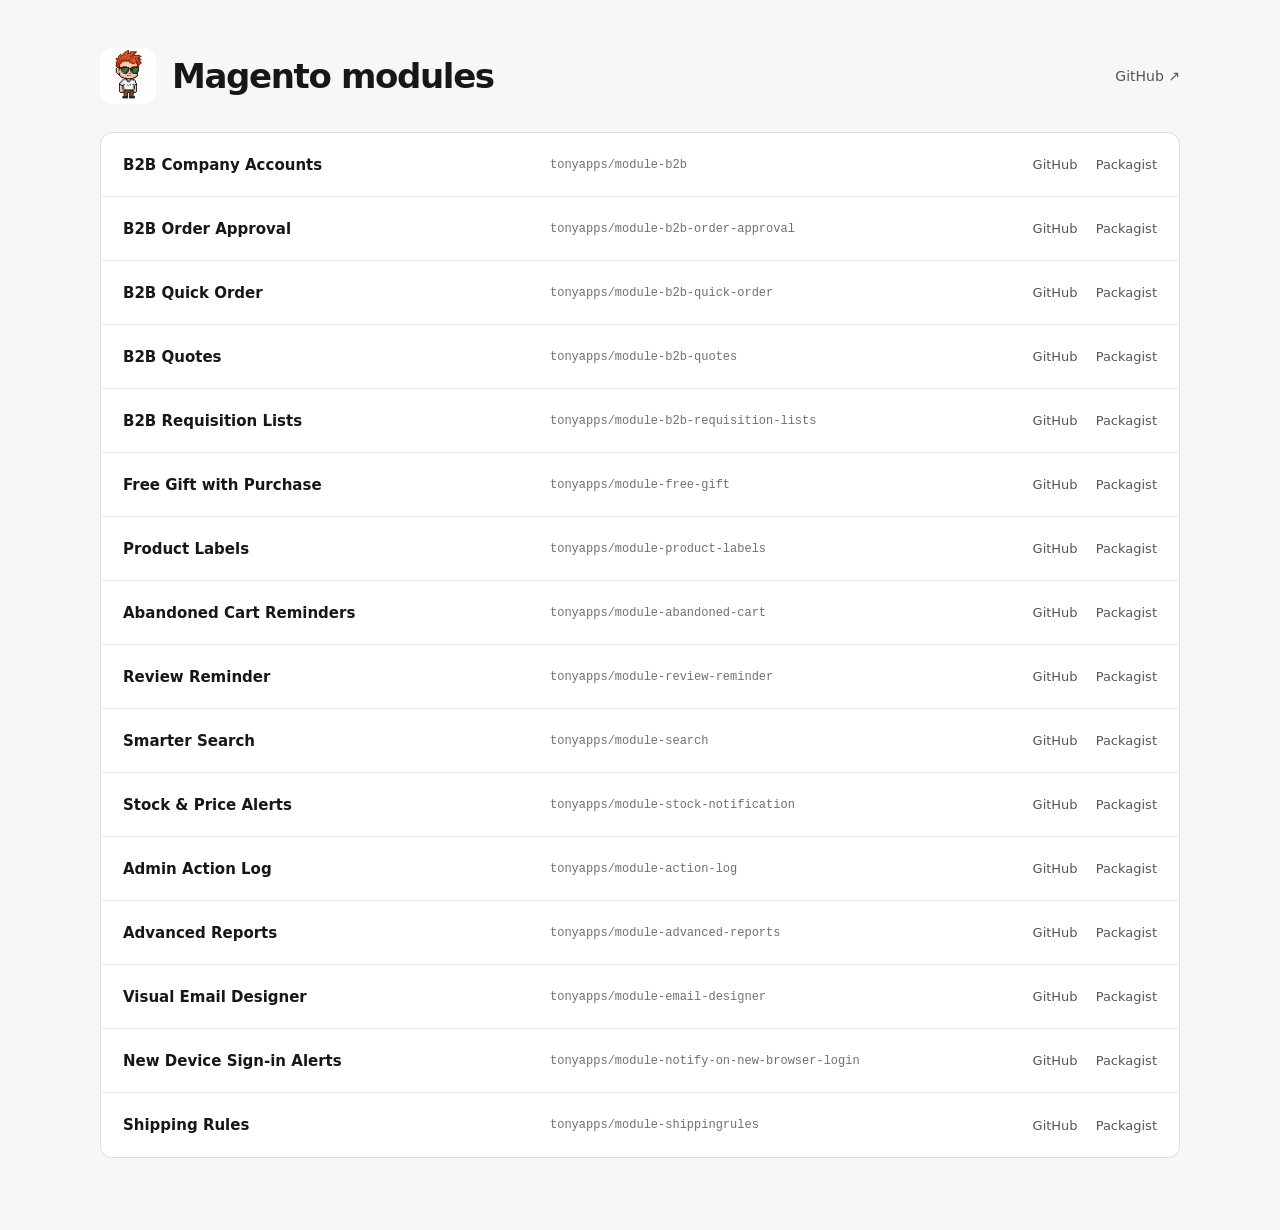
==== commit e6ea5ec0: "Simplify module catalog page" ====
--- a/index.html
+++ b/index.html
@@ -3,260 +3,39 @@
 <head>
     <meta charset="utf-8">
     <meta name="viewport" content="width=device-width, initial-scale=1">
-    <meta name="theme-color" content="#f5f5f0">
-    <meta name="description" content="Free, open-source Magento extensions for B2B buying, customer experience, and store operations. Built by Tonyapps for Magento Open Source.">
-    <meta property="og:title" content="Tonyapps — Magento extensions, made useful">
-    <meta property="og:description" content="Focused, free and open-source extensions for the everyday work of running a Magento store.">
-    <meta property="og:type" content="website">
-    <title>Tonyapps — Magento extensions, made useful</title>
-    <link rel="icon" type="image/svg+xml" href="assets/mark.svg">
+    <meta name="theme-color" content="#f7f7f5">
+    <title>Tonyapps modules</title>
+    <link rel="icon" type="image/jpeg" href="assets/tonyapps-logo.jpg">
     <link rel="stylesheet" href="assets/site.css">
-    <script src="assets/site.js" defer></script>
 </head>
 <body>
-    <a class="skip-link" href="#main">Skip to content</a>
+    <main class="page">
+        <header class="heading">
+            <a class="brand" href="https://github.com/tonyappsorg" aria-label="Tonyapps on GitHub">
+                <img src="assets/tonyapps-logo.jpg" alt="Tonyapps logo" width="56" height="56">
+            </a>
+            <h1>Magento modules</h1>
+            <a class="github" href="https://github.com/tonyappsorg">GitHub <span aria-hidden="true">↗</span></a>
+        </header>
 
-    <header class="site-header">
-        <div class="header-inner shell">
-            <a class="brand" href="#top" aria-label="Tonyapps home">
-                <span class="brand-mark" aria-hidden="true">t</span>
-                <span class="brand-name">tonyapps<span class="brand-period">.</span></span>
-            </a>
-            <nav class="main-nav" aria-label="Main navigation">
-                <a href="#extensions">Extensions</a>
-                <a href="#approach">Our approach</a>
-                <a href="#get-started">Get started</a>
-            </nav>
-            <a class="header-link" href="https://github.com/tonyappsorg" target="_blank" rel="noreferrer">
-                GitHub <span aria-hidden="true">↗</span>
-            </a>
-        </div>
-    </header>
-
-    <main id="main">
-        <section class="hero" id="top">
-            <div class="hero-grid shell">
-                <div class="hero-copy">
-                    <p class="eyebrow"><span class="eyebrow-dot"></span> Independent Magento extensions</p>
-                    <h1>Make more room<br>for <em>good commerce.</em></h1>
-                    <p class="hero-intro">Focused tools for the work Magento Open Source leaves to you: company buying, better follow-up, clearer reporting, and smoother store operations.</p>
-                    <div class="hero-actions">
-                        <a class="button button-bright" href="#extensions">Explore the extensions <span aria-hidden="true">↓</span></a>
-                        <a class="text-link text-link-light" href="https://github.com/tonyappsorg" target="_blank" rel="noreferrer">Browse the source <span aria-hidden="true">↗</span></a>
-                    </div>
-                    <div class="hero-proof" aria-label="Project facts">
-                        <span><strong>16</strong> focused modules</span>
-                        <span><strong>Free</strong> under GPL-3.0-or-later</span>
-                    </div>
-                </div>
-
-                <div class="hero-visual" aria-label="Illustration showing focused extensions around a Magento store" role="img">
-                    <div class="visual-topline"><span>TONYAPPS / TOOLKIT</span><span class="live-dot">OPEN SOURCE</span></div>
-                    <div class="orbit orbit-one"></div>
-                    <div class="orbit orbit-two"></div>
-                    <div class="store-core">
-                        <span class="core-mark" aria-hidden="true">t</span>
-                        <span class="core-label">YOUR STORE</span>
-                        <strong>Magento<br>Open Source</strong>
-                    </div>
-                    <div class="module-chip chip-b2b"><span class="chip-icon">01</span><span><small>SELL TO TEAMS</small><strong>B2B workflows</strong></span><i aria-hidden="true">↗</i></div>
-                    <div class="module-chip chip-shop"><span class="chip-icon chip-lime">02</span><span><small>HELP SHOPPERS</small><strong>Cart · Search · Alerts</strong></span><i aria-hidden="true">↗</i></div>
-                    <div class="module-chip chip-ops"><span class="chip-icon chip-lime">03</span><span><small>RUN THE STORE</small><strong>Reports · Controls</strong></span><i aria-hidden="true">↗</i></div>
-                    <div class="visual-caption"><span>Small tools. A more capable store.</span><span class="caption-rule"></span></div>
-                </div>
-            </div>
-            <div class="hero-bottom shell">
-                <span>BUILT FOR MAGENTO OPEN SOURCE</span>
-                <div class="hero-specs"><span>Composer packages</span><span>PHP 8.3–8.4</span><span>GPL-3.0-or-later</span></div>
-            </div>
-        </section>
-
-        <section class="catalog section shell" id="extensions" aria-labelledby="catalog-title">
-            <div class="section-heading">
-                <div>
-                    <p class="eyebrow eyebrow-dark">THE EXTENSION LIBRARY</p>
-                    <h2 id="catalog-title">Find your next<br><em>useful addition.</em></h2>
-                </div>
-                <p class="section-intro">Every module solves a specific store problem. Explore by area, then head to the source or install details.</p>
-            </div>
-
-            <div class="catalog-controls">
-                <div class="filter-list" role="group" aria-label="Filter extensions by category">
-                    <button class="filter-button is-active" type="button" data-filter="all" aria-pressed="true">All <span>16</span></button>
-                    <button class="filter-button" type="button" data-filter="b2b" aria-pressed="false">B2B &amp; merchandising <span>7</span></button>
-                    <button class="filter-button" type="button" data-filter="storefront" aria-pressed="false">Customer experience <span>4</span></button>
-                    <button class="filter-button" type="button" data-filter="operations" aria-pressed="false">Store operations <span>5</span></button>
-                </div>
-                <label class="search-box">
-                    <svg aria-hidden="true" viewBox="0 0 24 24"><circle cx="10.8" cy="10.8" r="6.8"></circle><path d="m16 16 5 5"></path></svg>
-                    <span class="visually-hidden">Search extensions</span>
-                    <input id="extension-search" type="search" placeholder="Search extensions" autocomplete="off">
-                    <kbd>/</kbd>
-                </label>
-            </div>
-
-            <div class="catalog-meta"><span id="result-count" aria-live="polite">Showing 16 extensions</span><span>Separate packages · Browse the code before you install</span></div>
-
-            <div class="extension-grid" id="extension-grid">
-                <article class="extension-card" data-category="b2b" data-search="b2b company accounts roles branches company pricing payment rules store credit">
-                    <div class="card-top"><span class="card-index">01</span><span class="card-category">B2B &amp; MERCHANDISING</span></div>
-                    <h3>B2B Company Accounts</h3>
-                    <p>Bring company buyers, roles, branches, shared credit, and company pricing to Magento Open Source.</p>
-                    <div class="card-footer"><code>module-b2b</code><div class="card-links"><a href="https://github.com/tonyappsorg/magento2-b2b" target="_blank" rel="noreferrer" aria-label="B2B Company Accounts on GitHub">GitHub <span aria-hidden="true">↗</span></a><a href="https://packagist.org/packages/tonyapps/module-b2b" target="_blank" rel="noreferrer" aria-label="B2B Company Accounts on Packagist">Packagist</a></div></div>
-                </article>
-                <article class="extension-card" data-category="b2b" data-search="order approval buyer manager approve cart checkout threshold">
-                    <div class="card-top"><span class="card-index">02</span><span class="card-category">B2B &amp; MERCHANDISING</span></div>
-                    <h3>B2B Order Approval</h3>
-                    <p>Let company administrators review and approve a buyer’s cart before checkout.</p>
-                    <div class="card-footer"><code>module-b2b-order-approval</code><div class="card-links"><a href="https://github.com/tonyappsorg/magento2-b2b-order-approval" target="_blank" rel="noreferrer" aria-label="B2B Order Approval on GitHub">GitHub <span aria-hidden="true">↗</span></a><a href="https://packagist.org/packages/tonyapps/module-b2b-order-approval" target="_blank" rel="noreferrer" aria-label="B2B Order Approval on Packagist">Packagist</a></div></div>
-                </article>
-                <article class="extension-card" data-category="b2b" data-search="quick order sku csv bulk ordering business buyers">
-                    <div class="card-top"><span class="card-index">03</span><span class="card-category">B2B &amp; MERCHANDISING</span></div>
-                    <h3>B2B Quick Order</h3>
-                    <p>Build a cart from SKUs typed in or uploaded as a CSV, with line-by-line feedback.</p>
-                    <div class="card-footer"><code>module-b2b-quick-order</code><div class="card-links"><a href="https://github.com/tonyappsorg/magento2-b2b-quick-order" target="_blank" rel="noreferrer" aria-label="B2B Quick Order on GitHub">GitHub <span aria-hidden="true">↗</span></a><a href="https://packagist.org/packages/tonyapps/module-b2b-quick-order" target="_blank" rel="noreferrer" aria-label="B2B Quick Order on Packagist">Packagist</a></div></div>
-                </article>
-                <article class="extension-card" data-category="b2b" data-search="quotes price negotiation negotiated buyer seller offers">
-                    <div class="card-top"><span class="card-index">04</span><span class="card-category">B2B &amp; MERCHANDISING</span></div>
-                    <h3>B2B Quotes</h3>
-                    <p>Exchange line-item offers with business buyers and let them check out at agreed prices.</p>
-                    <div class="card-footer"><code>module-b2b-quotes</code><div class="card-links"><a href="https://github.com/tonyappsorg/magento2-b2b-quotes" target="_blank" rel="noreferrer" aria-label="B2B Quotes on GitHub">GitHub <span aria-hidden="true">↗</span></a><a href="https://packagist.org/packages/tonyapps/module-b2b-quotes" target="_blank" rel="noreferrer" aria-label="B2B Quotes on Packagist">Packagist</a></div></div>
-                </article>
-                <article class="extension-card" data-category="b2b" data-search="requisition list saved shared repeat order sku quantities">
-                    <div class="card-top"><span class="card-index">05</span><span class="card-category">B2B &amp; MERCHANDISING</span></div>
-                    <h3>B2B Requisition Lists</h3>
-                    <p>Save shared SKU lists so company buyers can reorder familiar products together.</p>
-                    <div class="card-footer"><code>module-b2b-requisition-lists</code><div class="card-links"><a href="https://github.com/tonyappsorg/magento2-b2b-requisition-lists" target="_blank" rel="noreferrer" aria-label="B2B Requisition Lists on GitHub">GitHub <span aria-hidden="true">↗</span></a><a href="https://packagist.org/packages/tonyapps/module-b2b-requisition-lists" target="_blank" rel="noreferrer" aria-label="B2B Requisition Lists on Packagist">Packagist</a></div></div>
-                </article>
-                <article class="extension-card" data-category="b2b" data-search="free gift promotion cart price rule automatic gift">
-                    <div class="card-top"><span class="card-index">06</span><span class="card-category">B2B &amp; MERCHANDISING</span></div>
-                    <h3>Free Gift with Purchase</h3>
-                    <p>Add a simple or virtual gift automatically when a cart price rule matches.</p>
-                    <div class="card-footer"><code>module-free-gift</code><div class="card-links"><a href="https://github.com/tonyappsorg/magento2-freegift" target="_blank" rel="noreferrer" aria-label="Free Gift with Purchase on GitHub">GitHub <span aria-hidden="true">↗</span></a><a href="https://packagist.org/packages/tonyapps/module-free-gift" target="_blank" rel="noreferrer" aria-label="Free Gift with Purchase on Packagist">Packagist</a></div></div>
-                </article>
-                <article class="extension-card" data-category="b2b" data-search="product labels badges catalog rules category search results">
-                    <div class="card-top"><span class="card-index">07</span><span class="card-category">B2B &amp; MERCHANDISING</span></div>
-                    <h3>Product Labels</h3>
-                    <p>Show rule-based badges on product cards and product pages across your store.</p>
-                    <div class="card-footer"><code>module-product-labels</code><div class="card-links"><a href="https://github.com/tonyappsorg/magento2-product-labels" target="_blank" rel="noreferrer" aria-label="Product Labels on GitHub">GitHub <span aria-hidden="true">↗</span></a><a href="https://packagist.org/packages/tonyapps/module-product-labels" target="_blank" rel="noreferrer" aria-label="Product Labels on Packagist">Packagist</a></div></div>
-                </article>
-
-                <article class="extension-card" data-category="storefront" data-search="abandoned cart reminders coupon return recovery email">
-                    <div class="card-top"><span class="card-index">08</span><span class="card-category">CUSTOMER EXPERIENCE</span></div>
-                    <h3>Abandoned Cart Reminders</h3>
-                    <p>Send timed cart emails with a return link, optional coupon, and recovery tracking.</p>
-                    <div class="card-footer"><code>module-abandoned-cart</code><div class="card-links"><a href="https://github.com/tonyappsorg/magento2-abandoned-cart" target="_blank" rel="noreferrer" aria-label="Abandoned Cart Reminders on GitHub">GitHub <span aria-hidden="true">↗</span></a><a href="https://packagist.org/packages/tonyapps/module-abandoned-cart" target="_blank" rel="noreferrer" aria-label="Abandoned Cart Reminders on Packagist">Packagist</a></div></div>
-                </article>
-                <article class="extension-card" data-category="storefront" data-search="review reminder verified buyer shipment email">
-                    <div class="card-top"><span class="card-index">09</span><span class="card-category">CUSTOMER EXPERIENCE</span></div>
-                    <h3>Review Reminder</h3>
-                    <p>Invite customers to review shipped products and mark eligible reviews as Verified Buyer.</p>
-                    <div class="card-footer"><code>module-review-reminder</code><div class="card-links"><a href="https://github.com/tonyappsorg/magento2-review-reminder" target="_blank" rel="noreferrer" aria-label="Review Reminder on GitHub">GitHub <span aria-hidden="true">↗</span></a><a href="https://packagist.org/packages/tonyapps/module-review-reminder" target="_blank" rel="noreferrer" aria-label="Review Reminder on Packagist">Packagist</a></div></div>
-                </article>
-                <article class="extension-card" data-category="storefront" data-search="smarter search autocomplete typo products categories promoted stop words">
-                    <div class="card-top"><span class="card-index">10</span><span class="card-category">CUSTOMER EXPERIENCE</span></div>
-                    <h3>Smarter Search</h3>
-                    <p>Add product and category suggestions, promoted products, and typo-tolerant fallback.</p>
-                    <div class="card-footer"><code>module-search</code><div class="card-links"><a href="https://github.com/tonyappsorg/magento2-search" target="_blank" rel="noreferrer" aria-label="Smarter Search on GitHub">GitHub <span aria-hidden="true">↗</span></a><a href="https://packagist.org/packages/tonyapps/module-search" target="_blank" rel="noreferrer" aria-label="Smarter Search on Packagist">Packagist</a></div></div>
-                </article>
-                <article class="extension-card" data-category="storefront" data-search="stock notification out of stock back in stock price drop guest alerts">
-                    <div class="card-top"><span class="card-index">11</span><span class="card-category">CUSTOMER EXPERIENCE</span></div>
-                    <h3>Stock &amp; Price Alerts</h3>
-                    <p>Let shoppers subscribe to back-in-stock and price-drop emails, including guest sign-ups.</p>
-                    <div class="card-footer"><code>module-stock-notification</code><div class="card-links"><a href="https://github.com/tonyappsorg/magento2-stock-notification" target="_blank" rel="noreferrer" aria-label="Stock and Price Alerts on GitHub">GitHub <span aria-hidden="true">↗</span></a><a href="https://packagist.org/packages/tonyapps/module-stock-notification" target="_blank" rel="noreferrer" aria-label="Stock and Price Alerts on Packagist">Packagist</a></div></div>
-                </article>
-
-                <article class="extension-card" data-category="operations" data-search="action log admin activity restore login sessions audit">
-                    <div class="card-top"><span class="card-index">12</span><span class="card-category">STORE OPERATIONS</span></div>
-                    <h3>Admin Action Log</h3>
-                    <p>Track admin changes and sign-ins, manage active sessions, and restore supported data.</p>
-                    <div class="card-footer"><code>module-action-log</code><div class="card-links"><a href="https://github.com/tonyappsorg/module-action-log" target="_blank" rel="noreferrer" aria-label="Admin Action Log on GitHub">GitHub <span aria-hidden="true">↗</span></a><a href="https://packagist.org/packages/tonyapps/module-action-log" target="_blank" rel="noreferrer" aria-label="Admin Action Log on Packagist">Packagist</a></div></div>
-                </article>
-                <article class="extension-card" data-category="operations" data-search="advanced reports live sales revenue refunds csv export scheduled">
-                    <div class="card-top"><span class="card-index">13</span><span class="card-category">STORE OPERATIONS</span></div>
-                    <h3>Advanced Reports</h3>
-                    <p>See live sales and payment reports, compare periods, and export or schedule order CSVs.</p>
-                    <div class="card-footer"><code>module-advanced-reports</code><div class="card-links"><a href="https://github.com/tonyappsorg/magento2-advanced-reports" target="_blank" rel="noreferrer" aria-label="Advanced Reports on GitHub">GitHub <span aria-hidden="true">↗</span></a><a href="https://packagist.org/packages/tonyapps/module-advanced-reports" target="_blank" rel="noreferrer" aria-label="Advanced Reports on Packagist">Packagist</a></div></div>
-                </article>
-                <article class="extension-card" data-category="operations" data-search="email designer drag drop transactional templates visual editor">
-                    <div class="card-top"><span class="card-index">14</span><span class="card-category">STORE OPERATIONS</span></div>
-                    <h3>Visual Email Designer</h3>
-                    <p>Design responsive transactional emails with a drag-and-drop editor in Magento admin.</p>
-                    <div class="card-footer"><code>module-email-designer</code><div class="card-links"><a href="https://github.com/tonyappsorg/magento2-email-designer" target="_blank" rel="noreferrer" aria-label="Visual Email Designer on GitHub">GitHub <span aria-hidden="true">↗</span></a><a href="https://packagist.org/packages/tonyapps/module-email-designer" target="_blank" rel="noreferrer" aria-label="Visual Email Designer on Packagist">Packagist</a></div></div>
-                </article>
-                <article class="extension-card" data-category="operations" data-search="new browser login device sign-in admin security alert email">
-                    <div class="card-top"><span class="card-index">15</span><span class="card-category">STORE OPERATIONS</span></div>
-                    <h3>New Device Sign-in Alerts</h3>
-                    <p>Email an admin when their account signs in from an unfamiliar device.</p>
-                    <div class="card-footer"><code>module-notify-on-new-browser-login</code><div class="card-links"><a href="https://github.com/tonyappsorg/notify-when-login-from-new-browser" target="_blank" rel="noreferrer" aria-label="New Device Sign-in Alerts on GitHub">GitHub <span aria-hidden="true">↗</span></a><a href="https://packagist.org/packages/tonyapps/module-notify-on-new-browser-login" target="_blank" rel="noreferrer" aria-label="New Device Sign-in Alerts on Packagist">Packagist</a></div></div>
-                </article>
-                <article class="extension-card" data-category="operations" data-search="shipping rules hide methods quote contact condition cart">
-                    <div class="card-top"><span class="card-index">16</span><span class="card-category">STORE OPERATIONS</span></div>
-                    <h3>Shipping Rules</h3>
-                    <p>Hide shipping methods or offer a contact-for-quote option when cart conditions match.</p>
-                    <div class="card-footer"><code>module-shippingrules</code><div class="card-links"><a href="https://github.com/tonyappsorg/magento2-shipping-rules" target="_blank" rel="noreferrer" aria-label="Shipping Rules on GitHub">GitHub <span aria-hidden="true">↗</span></a><a href="https://packagist.org/packages/tonyapps/module-shippingrules" target="_blank" rel="noreferrer" aria-label="Shipping Rules on Packagist">Packagist</a></div></div>
-                </article>
-            </div>
-            <p class="empty-state" id="empty-state" hidden>No extensions match that search. Try another word or category.</p>
-        </section>
-
-        <section class="approach" id="approach" aria-labelledby="approach-title">
-            <div class="shell approach-inner">
-                <div class="approach-heading">
-                    <p class="eyebrow eyebrow-light">OPEN BY DEFAULT</p>
-                    <h2 id="approach-title">Tools you can<br><em>make your own.</em></h2>
-                    <p>Useful software should be understandable, installable, and yours to keep. Tonyapps modules are published as separate Composer packages with their source on GitHub.</p>
-                    <a class="text-link text-link-light" href="https://github.com/tonyappsorg" target="_blank" rel="noreferrer">Explore all repositories <span aria-hidden="true">↗</span></a>
-                </div>
-                <div class="principles">
-                    <article class="principle">
-                        <span class="principle-number">01</span>
-                        <div><h3>Free to use</h3><p>All 16 extensions are released under GPL-3.0-or-later. No paid tiers or feature gates.</p></div>
-                        <span class="principle-mark" aria-hidden="true">↗</span>
-                    </article>
-                    <article class="principle">
-                        <span class="principle-number">02</span>
-                        <div><h3>One job at a time</h3><p>Each package targets a clear workflow and can be evaluated on its own requirements.</p></div>
-                        <span class="principle-mark" aria-hidden="true">↗</span>
-                    </article>
-                    <article class="principle">
-                        <span class="principle-number">03</span>
-                        <div><h3>Source in the open</h3><p>Read the code, follow changes, and report issues in the public GitHub repositories.</p></div>
-                        <span class="principle-mark" aria-hidden="true">↗</span>
-                    </article>
-                </div>
-            </div>
-        </section>
-
-        <section class="getting-started section shell" id="get-started" aria-labelledby="start-title">
-            <div class="start-copy">
-                <p class="eyebrow eyebrow-dark">GET STARTED</p>
-                <h2 id="start-title">Start with one.<br><em>Build from there.</em></h2>
-                <p>Pick a package, check its requirements and installation notes, then add it to your Magento project with Composer.</p>
-                <a class="button button-dark" href="https://packagist.org/?query=tonyapps" target="_blank" rel="noreferrer">Find Tonyapps on Packagist <span aria-hidden="true">↗</span></a>
-            </div>
-            <div class="install-card">
-                <div class="install-top"><span>FROM YOUR MAGENTO PROJECT</span><span class="terminal-dots" aria-hidden="true"><i></i><i></i><i></i></span></div>
-                <div class="install-command"><span class="prompt">$</span><code>composer require tonyapps/<b>module-name</b></code></div>
-                <div class="install-command"><span class="prompt">$</span><code>bin/magento setup:upgrade</code></div>
-                <p>Replace <code>module-name</code> with the package name. Check its README for requirements, setup, and configuration.</p>
-                <a href="https://packagist.org/?query=tonyapps" target="_blank" rel="noreferrer">Browse packages on Packagist <span aria-hidden="true">↗</span></a>
-            </div>
-        </section>
+        <ul class="modules" aria-label="Tonyapps Magento modules">
+            <li><span class="module-name">B2B Company Accounts</span><code>tonyapps/module-b2b</code><span class="links"><a href="https://github.com/tonyappsorg/magento2-b2b">GitHub</a><a href="https://packagist.org/packages/tonyapps/module-b2b">Packagist</a></span></li>
+            <li><span class="module-name">B2B Order Approval</span><code>tonyapps/module-b2b-order-approval</code><span class="links"><a href="https://github.com/tonyappsorg/magento2-b2b-order-approval">GitHub</a><a href="https://packagist.org/packages/tonyapps/module-b2b-order-approval">Packagist</a></span></li>
+            <li><span class="module-name">B2B Quick Order</span><code>tonyapps/module-b2b-quick-order</code><span class="links"><a href="https://github.com/tonyappsorg/magento2-b2b-quick-order">GitHub</a><a href="https://packagist.org/packages/tonyapps/module-b2b-quick-order">Packagist</a></span></li>
+            <li><span class="module-name">B2B Quotes</span><code>tonyapps/module-b2b-quotes</code><span class="links"><a href="https://github.com/tonyappsorg/magento2-b2b-quotes">GitHub</a><a href="https://packagist.org/packages/tonyapps/module-b2b-quotes">Packagist</a></span></li>
+            <li><span class="module-name">B2B Requisition Lists</span><code>tonyapps/module-b2b-requisition-lists</code><span class="links"><a href="https://github.com/tonyappsorg/magento2-b2b-requisition-lists">GitHub</a><a href="https://packagist.org/packages/tonyapps/module-b2b-requisition-lists">Packagist</a></span></li>
+            <li><span class="module-name">Free Gift with Purchase</span><code>tonyapps/module-free-gift</code><span class="links"><a href="https://github.com/tonyappsorg/magento2-freegift">GitHub</a><a href="https://packagist.org/packages/tonyapps/module-free-gift">Packagist</a></span></li>
+            <li><span class="module-name">Product Labels</span><code>tonyapps/module-product-labels</code><span class="links"><a href="https://github.com/tonyappsorg/magento2-product-labels">GitHub</a><a href="https://packagist.org/packages/tonyapps/module-product-labels">Packagist</a></span></li>
+            <li><span class="module-name">Abandoned Cart Reminders</span><code>tonyapps/module-abandoned-cart</code><span class="links"><a href="https://github.com/tonyappsorg/magento2-abandoned-cart">GitHub</a><a href="https://packagist.org/packages/tonyapps/module-abandoned-cart">Packagist</a></span></li>
+            <li><span class="module-name">Review Reminder</span><code>tonyapps/module-review-reminder</code><span class="links"><a href="https://github.com/tonyappsorg/magento2-review-reminder">GitHub</a><a href="https://packagist.org/packages/tonyapps/module-review-reminder">Packagist</a></span></li>
+            <li><span class="module-name">Smarter Search</span><code>tonyapps/module-search</code><span class="links"><a href="https://github.com/tonyappsorg/magento2-search">GitHub</a><a href="https://packagist.org/packages/tonyapps/module-search">Packagist</a></span></li>
+            <li><span class="module-name">Stock &amp; Price Alerts</span><code>tonyapps/module-stock-notification</code><span class="links"><a href="https://github.com/tonyappsorg/magento2-stock-notification">GitHub</a><a href="https://packagist.org/packages/tonyapps/module-stock-notification">Packagist</a></span></li>
+            <li><span class="module-name">Admin Action Log</span><code>tonyapps/module-action-log</code><span class="links"><a href="https://github.com/tonyappsorg/module-action-log">GitHub</a><a href="https://packagist.org/packages/tonyapps/module-action-log">Packagist</a></span></li>
+            <li><span class="module-name">Advanced Reports</span><code>tonyapps/module-advanced-reports</code><span class="links"><a href="https://github.com/tonyappsorg/magento2-advanced-reports">GitHub</a><a href="https://packagist.org/packages/tonyapps/module-advanced-reports">Packagist</a></span></li>
+            <li><span class="module-name">Visual Email Designer</span><code>tonyapps/module-email-designer</code><span class="links"><a href="https://github.com/tonyappsorg/magento2-email-designer">GitHub</a><a href="https://packagist.org/packages/tonyapps/module-email-designer">Packagist</a></span></li>
+            <li><span class="module-name">New Device Sign-in Alerts</span><code>tonyapps/module-notify-on-new-browser-login</code><span class="links"><a href="https://github.com/tonyappsorg/notify-when-login-from-new-browser">GitHub</a><a href="https://packagist.org/packages/tonyapps/module-notify-on-new-browser-login">Packagist</a></span></li>
+            <li><span class="module-name">Shipping Rules</span><code>tonyapps/module-shippingrules</code><span class="links"><a href="https://github.com/tonyappsorg/magento2-shipping-rules">GitHub</a><a href="https://packagist.org/packages/tonyapps/module-shippingrules">Packagist</a></span></li>
+        </ul>
     </main>
-
-    <footer class="site-footer">
-        <div class="footer-main shell">
-            <div class="footer-brand">
-                <a class="brand brand-footer" href="#top" aria-label="Tonyapps home"><span class="brand-mark" aria-hidden="true">t</span><span class="brand-name">tonyapps<span class="brand-period">.</span></span></a>
-                <p>Small, practical extensions for Magento Open Source.</p>
-            </div>
-            <div class="footer-links">
-                <div><span>EXPLORE</span><a href="#extensions">All extensions</a><a href="#approach">Our approach</a></div>
-                <div><span>FOLLOW THE WORK</span><a href="https://github.com/tonyappsorg" target="_blank" rel="noreferrer">GitHub <b aria-hidden="true">↗</b></a><a href="https://packagist.org/?query=tonyapps" target="_blank" rel="noreferrer">Packagist <b aria-hidden="true">↗</b></a></div>
-            </div>
-        </div>
-        <div class="footer-bottom shell"><span>© <span id="year">2026</span> Tonyapps</span><span>Free and open source under GPL-3.0-or-later</span><a href="https://opensource.org/license/gpl-3-0" target="_blank" rel="noreferrer">License <span aria-hidden="true">↗</span></a></div>
-    </footer>
 </body>
 </html>
--- a/assets/site.css
+++ b/assets/site.css
@@ -1,244 +1,43 @@
 :root {
     color-scheme: light;
-    --paper: #f5f5f0;
-    --white: #fff;
-    --ink: #12231a;
-    --forest: #10251b;
-    --forest-soft: #1b3829;
-    --muted: #64736a;
-    --line: #d9ded7;
-    --lime: #d4f36a;
-    --green: #285c3e;
-    --serif: Georgia, 'Times New Roman', serif;
-    --sans: Inter, ui-sans-serif, system-ui, -apple-system, BlinkMacSystemFont, 'Segoe UI', sans-serif;
-    --display: Inter, ui-sans-serif, system-ui, -apple-system, BlinkMacSystemFont, 'Segoe UI', sans-serif;
-    --mono: 'SFMono-Regular', Consolas, 'Liberation Mono', monospace;
+    font-family: Inter, ui-sans-serif, system-ui, -apple-system, BlinkMacSystemFont, "Segoe UI", sans-serif;
+    color: #171717;
+    background: #f7f7f5;
+    font-synthesis: none;
+    text-rendering: optimizeLegibility;
+    -webkit-font-smoothing: antialiased;
+    -moz-osx-font-smoothing: grayscale;
 }
 
 * { box-sizing: border-box; }
-html { scroll-behavior: smooth; scroll-padding-top: 90px; }
-body { margin: 0; background: var(--paper); color: var(--ink); font-family: var(--sans); font-size: 16px; line-height: 1.55; -webkit-font-smoothing: antialiased; }
-a { color: inherit; text-decoration: none; }
-button, input { font: inherit; }
-button { color: inherit; }
-.shell { width: min(1180px, calc(100% - 64px)); margin-inline: auto; }
-.skip-link { position: absolute; top: -60px; left: 16px; z-index: 100; padding: 10px 14px; background: var(--lime); color: var(--forest); border-radius: 8px; }
-.skip-link:focus { top: 12px; }
-.visually-hidden { position: absolute; width: 1px; height: 1px; padding: 0; margin: -1px; overflow: hidden; clip: rect(0, 0, 0, 0); white-space: nowrap; border: 0; }
+body { min-width: 320px; margin: 0; }
+a { color: inherit; }
+.page { width: min(100% - 48px, 1080px); margin: 0 auto; padding: 48px 0 72px; }
+.heading { display: flex; align-items: center; gap: 16px; margin-bottom: 28px; }
+.brand { display: block; width: 56px; height: 56px; overflow: hidden; border-radius: 12px; }
+.brand img { display: block; width: 100%; height: 100%; object-fit: cover; }
+h1 { margin: 0; font-size: clamp(25px, 4vw, 34px); font-weight: 650; letter-spacing: -.04em; }
+.github { margin-left: auto; color: #555; font-size: 14px; text-decoration: none; }
+.github:hover, .links a:hover { color: #111; text-decoration: underline; text-underline-offset: 3px; }
+.modules { margin: 0; padding: 0; overflow: hidden; border: 1px solid #dededb; border-radius: 12px; background: #fff; list-style: none; }
+.modules li { display: grid; grid-template-columns: minmax(210px, 1.1fr) minmax(250px, 1.25fr) auto; align-items: center; gap: 20px; min-height: 64px; padding: 12px 22px; border-bottom: 1px solid #ececea; }
+.modules li:last-child { border-bottom: 0; }
+.modules li:hover { background: #fafaf9; }
+.module-name { font-size: 15px; font-weight: 600; }
+.modules code { color: #70706c; font: 12px/1.5 ui-monospace, SFMono-Regular, Menlo, monospace; overflow-wrap: anywhere; }
+.links { display: flex; justify-content: flex-end; gap: 18px; }
+.links a { color: #555; font-size: 13px; text-decoration: none; }
 
-.site-header { position: relative; z-index: 5; background: var(--paper); border-bottom: 1px solid rgba(18, 35, 26, .09); }
-.header-inner { min-height: 78px; display: flex; align-items: center; justify-content: space-between; gap: 32px; }
-.brand { display: inline-flex; align-items: center; gap: 10px; flex-shrink: 0; }
-.brand-mark { width: 34px; height: 34px; display: grid; place-items: center; background: var(--forest); color: var(--lime); border-radius: 11px 11px 11px 3px; font-family: var(--display); font-weight: 800; font-size: 25px; line-height: 1; padding-bottom: 3px; }
-.brand-name { font: 800 21px/1 var(--display); letter-spacing: -.075em; }
-.brand-period { color: #719b49; }
-.main-nav { display: flex; align-items: center; gap: clamp(22px, 3vw, 42px); margin-left: auto; }
-.main-nav a, .header-link { font-size: 13px; font-weight: 600; color: #35483b; transition: color .18s ease; }
-.main-nav a:hover, .header-link:hover { color: #6b8f35; }
-.header-link { display: inline-flex; gap: 8px; align-items: center; padding: 10px 0 10px 14px; }
-
-.hero { position: relative; overflow: hidden; background: var(--forest); color: #f8faf5; }
-.hero::before { position: absolute; inset: 0; content: ''; opacity: .19; background-image: linear-gradient(rgba(232, 244, 223, .1) 1px, transparent 1px), linear-gradient(90deg, rgba(232, 244, 223, .1) 1px, transparent 1px); background-size: 68px 68px; mask-image: linear-gradient(90deg, transparent, #000 35%, #000); }
-.hero-grid { position: relative; z-index: 1; display: grid; grid-template-columns: minmax(0, 1.03fr) minmax(420px, .97fr); align-items: center; gap: clamp(45px, 7vw, 100px); padding-top: 72px; padding-bottom: 64px; }
-.eyebrow { margin: 0 0 22px; font: 500 11px/1.3 var(--mono); letter-spacing: .12em; text-transform: uppercase; }
-.eyebrow-dark { color: #65766b; }
-.eyebrow-light { color: #b7cf9f; }
-.eyebrow-dot { display: inline-block; width: 7px; height: 7px; margin: 0 8px 1px 0; background: var(--lime); border-radius: 50%; box-shadow: 0 0 0 4px rgba(212, 243, 106, .12); }
-h1, h2, h3, p { margin-top: 0; }
-h1, h2 { font-family: var(--display); font-weight: 600; letter-spacing: -.065em; }
-.hero h1 { max-width: 680px; margin-bottom: 23px; font-size: clamp(48px, 6vw, 78px); line-height: .99; }
-h1 em, h2 em { color: var(--lime); font-family: var(--serif); font-weight: 400; letter-spacing: -.055em; }
-.hero-intro { max-width: 530px; margin-bottom: 30px; color: #d3ddd4; font-size: clamp(16px, 1.5vw, 18px); line-height: 1.65; }
-.hero-actions { display: flex; flex-wrap: wrap; align-items: center; gap: 24px; }
-.button { min-height: 48px; display: inline-flex; align-items: center; justify-content: center; gap: 18px; padding: 12px 17px; border: 1px solid transparent; border-radius: 6px; font-size: 13px; font-weight: 700; transition: transform .18s ease, background-color .18s ease, color .18s ease; }
-.button:hover { transform: translateY(-2px); }
-.button-bright { background: var(--lime); color: var(--forest); }
-.button-bright:hover { background: #e2ff87; }
-.button-dark { background: var(--forest); color: white; }
-.button-dark:hover { background: #244b35; }
-.text-link { display: inline-flex; align-items: center; gap: 9px; font-size: 13px; font-weight: 600; }
-.text-link span, .card-links span, .footer-links b { transition: transform .18s ease; display: inline-block; }
-.text-link:hover span, .card-links a:hover span, .footer-links a:hover b { transform: translate(2px, -2px); }
-.text-link-light { color: #f4f7f1; }
-.hero-proof { display: flex; flex-wrap: wrap; gap: 26px; margin-top: 36px; padding-top: 19px; border-top: 1px solid rgba(255, 255, 255, .16); color: #b8c8ba; font-size: 12px; }
-.hero-proof strong { margin-right: 4px; color: white; font-weight: 700; }
-
-.hero-visual { position: relative; min-height: 426px; padding: 20px; overflow: hidden; border: 1px solid rgba(222, 240, 209, .17); border-radius: 10px; background: radial-gradient(circle at 51% 55%, rgba(107, 150, 85, .19), transparent 48%), rgba(255, 255, 255, .025); box-shadow: 0 22px 80px rgba(4, 14, 8, .2); }
-.visual-topline, .visual-caption { position: absolute; right: 20px; left: 20px; display: flex; align-items: center; justify-content: space-between; color: #9cb09e; font: 10px/1.2 var(--mono); letter-spacing: .08em; }
-.visual-topline { top: 21px; }
-.live-dot { display: flex; align-items: center; gap: 7px; }
-.live-dot::before { width: 6px; height: 6px; content: ''; border-radius: 50%; background: var(--lime); }
-.orbit { position: absolute; left: 50%; top: 51%; border: 1px solid rgba(188, 214, 174, .18); border-radius: 50%; transform: translate(-50%, -50%); }
-.orbit-one { width: 280px; height: 280px; }
-.orbit-two { width: 410px; height: 410px; border-style: dashed; border-color: rgba(188, 214, 174, .12); }
-.store-core { position: absolute; left: 50%; top: 51%; z-index: 1; width: 150px; height: 150px; display: flex; flex-direction: column; align-items: center; justify-content: center; text-align: center; border: 1px solid rgba(219, 239, 203, .35); border-radius: 50%; background: #1a3525; box-shadow: 0 0 0 10px rgba(212, 243, 106, .035); transform: translate(-50%, -50%); }
-.core-mark { width: 25px; height: 25px; display: grid; place-items: center; margin-bottom: 7px; border-radius: 8px 8px 8px 2px; background: var(--lime); color: var(--forest); font: 800 19px/1 var(--display); padding-bottom: 2px; }
-.core-label { color: #b6ce9f; font: 9px/1.2 var(--mono); letter-spacing: .1em; }
-.store-core strong { margin-top: 5px; color: #fff; font: 600 15px/1.15 var(--display); letter-spacing: -.035em; }
-.module-chip { position: absolute; z-index: 2; display: flex; align-items: center; gap: 10px; min-width: 188px; padding: 10px 12px; border: 1px solid rgba(220, 236, 211, .17); border-radius: 6px; background: #1a3224; box-shadow: 0 8px 30px rgba(3, 12, 6, .25); }
-.chip-b2b { left: 20px; top: 112px; }
-.chip-shop { right: 18px; top: 170px; }
-.chip-ops { left: 40px; bottom: 72px; }
-.chip-icon { width: 30px; height: 30px; flex: 0 0 30px; display: grid; place-items: center; border-radius: 5px; background: #315640; color: #e9f1e4; font: 10px/1 var(--mono); }
-.chip-lime { background: rgba(212, 243, 106, .13); color: var(--lime); }
-.module-chip small, .module-chip strong { display: block; white-space: nowrap; }
-.module-chip small { color: #a8bba9; font: 8px/1.3 var(--mono); letter-spacing: .07em; }
-.module-chip strong { margin-top: 2px; color: #f5f7f3; font-size: 11px; font-weight: 600; }
-.module-chip i { margin-left: auto; color: #b3c79a; font-size: 12px; font-style: normal; }
-.visual-caption { bottom: 20px; }
-.caption-rule { width: 40px; height: 1px; margin-left: 10px; background: rgba(212, 243, 106, .6); }
-.hero-bottom { position: relative; z-index: 1; min-height: 58px; display: flex; align-items: center; justify-content: space-between; gap: 20px; border-top: 1px solid rgba(255, 255, 255, .15); color: #a8b9a9; font: 10px/1.3 var(--mono); letter-spacing: .1em; }
-.hero-specs { display: flex; flex-wrap: wrap; gap: clamp(18px, 4vw, 52px); color: #eff4ec; font: 11px/1.3 var(--sans); letter-spacing: 0; }
-
-.section { padding-top: 104px; padding-bottom: 106px; }
-.section-heading { display: flex; align-items: end; justify-content: space-between; gap: 44px; margin-bottom: 48px; }
-.section-heading .eyebrow, .start-copy .eyebrow { margin-bottom: 17px; }
-h2 { margin-bottom: 0; font-size: clamp(38px, 4.3vw, 57px); line-height: 1.02; }
-.section-heading h2 em, .start-copy h2 em { color: #507347; }
-.section-intro { max-width: 355px; margin: 0 0 5px; color: var(--muted); font-size: 15px; line-height: 1.7; }
-.catalog-controls { display: flex; align-items: center; justify-content: space-between; gap: 20px; padding-bottom: 19px; border-bottom: 1px solid var(--line); }
-.filter-list { display: flex; flex-wrap: wrap; align-items: center; gap: 7px; }
-.filter-button { display: inline-flex; align-items: center; gap: 8px; min-height: 36px; padding: 7px 10px; border: 1px solid transparent; border-radius: 5px; background: transparent; color: #59685d; cursor: pointer; font-size: 12px; font-weight: 600; white-space: nowrap; transition: background .18s ease, color .18s ease, border-color .18s ease; }
-.filter-button span { color: #89948b; font: 10px/1 var(--mono); }
-.filter-button:hover { color: var(--ink); background: #e9ece5; }
-.filter-button.is-active { border-color: #cad5c5; background: #fff; color: var(--ink); box-shadow: 0 1px 2px rgba(17, 33, 23, .04); }
-.filter-button.is-active span { color: #557344; }
-.search-box { width: 245px; height: 38px; flex: 0 0 245px; display: flex; align-items: center; gap: 9px; padding: 0 9px 0 11px; border: 1px solid #d2d9d1; border-radius: 5px; background: #fbfcf9; color: #6e7a70; }
-.search-box:focus-within { border-color: #71925d; box-shadow: 0 0 0 3px rgba(113, 146, 93, .12); }
-.search-box svg { width: 15px; height: 15px; flex: 0 0 auto; fill: none; stroke: currentColor; stroke-width: 1.7; }
-.search-box input { min-width: 0; flex: 1; border: 0; outline: 0; background: transparent; color: var(--ink); font-size: 12px; }
-.search-box input::placeholder { color: #849087; }
-.search-box kbd { padding: 2px 5px; border: 1px solid #d7dcd4; border-radius: 3px; background: white; color: #7c887e; font: 10px/1.2 var(--mono); }
-.catalog-meta { display: flex; align-items: center; justify-content: space-between; gap: 14px; padding: 15px 0 18px; color: #7b877d; font: 10px/1.3 var(--mono); letter-spacing: .02em; }
-.catalog-meta span:first-child { color: #4b5d4f; }
-.extension-grid { display: grid; grid-template-columns: repeat(3, minmax(0, 1fr)); gap: 14px; }
-.extension-card { min-height: 245px; display: flex; flex-direction: column; padding: 20px 20px 16px; border: 1px solid #dce1d9; border-radius: 7px; background: #fbfcf9; transition: transform .2s ease, border-color .2s ease, box-shadow .2s ease; }
-.extension-card:hover { transform: translateY(-3px); border-color: #aabda3; box-shadow: 0 11px 25px rgba(26, 49, 33, .07); }
-.extension-card[hidden] { display: none; }
-.card-top { display: flex; align-items: center; justify-content: space-between; gap: 10px; margin-bottom: 21px; }
-.card-index { color: #7e8a80; font: 10px/1 var(--mono); }
-.card-category { color: #628058; font: 9px/1.2 var(--mono); letter-spacing: .07em; text-align: right; }
-.extension-card h3 { margin: 0 0 9px; font: 700 17px/1.25 var(--display); letter-spacing: -.035em; }
-.extension-card > p { max-width: 340px; margin-bottom: 20px; color: #647168; font-size: 13px; line-height: 1.6; }
-.card-footer { margin-top: auto; padding-top: 12px; border-top: 1px solid #e3e7e0; }
-.card-footer code { display: block; overflow-wrap: anywhere; color: #647168; font: 10px/1.4 var(--mono); }
-.card-links { display: flex; gap: 15px; margin-top: 10px; }
-.card-links a { display: inline-flex; align-items: center; gap: 5px; color: #315f40; font-size: 11px; font-weight: 700; }
-.card-links a:hover { color: #172c1e; text-decoration: underline; text-underline-offset: 3px; }
-.empty-state { margin: 18px 0 0; padding: 25px; border: 1px dashed #bdc9b8; border-radius: 6px; color: #59685d; text-align: center; }
-
-.approach { position: relative; overflow: hidden; background: var(--forest); color: #f6f8f3; }
-.approach::after { position: absolute; right: -130px; bottom: -300px; width: 620px; height: 620px; content: ''; border: 1px solid rgba(211, 241, 106, .13); border-radius: 50%; box-shadow: 0 0 0 45px rgba(211, 241, 106, .025), 0 0 0 90px rgba(211, 241, 106, .02); }
-.approach-inner { position: relative; z-index: 1; display: grid; grid-template-columns: minmax(0, .8fr) minmax(0, 1.2fr); gap: clamp(55px, 9vw, 140px); padding-top: 95px; padding-bottom: 100px; }
-.approach-heading h2 { margin-bottom: 22px; font-size: clamp(38px, 4vw, 54px); }
-.approach-heading > p:not(.eyebrow) { max-width: 400px; margin-bottom: 21px; color: #c5d1c5; font-size: 14px; line-height: 1.7; }
-.principles { border-top: 1px solid rgba(239, 247, 233, .2); }
-.principle { display: grid; grid-template-columns: 36px 1fr 22px; gap: 16px; align-items: start; padding: 22px 0; border-bottom: 1px solid rgba(239, 247, 233, .2); }
-.principle-number { padding-top: 3px; color: #c0d2b5; font: 10px/1.2 var(--mono); }
-.principle h3 { margin-bottom: 5px; color: #f6f8f3; font: 600 16px/1.3 var(--display); letter-spacing: -.02em; }
-.principle p { max-width: 410px; margin-bottom: 0; color: #b6c5b8; font-size: 12px; line-height: 1.65; }
-.principle-mark { color: var(--lime); font-size: 17px; }
-
-.getting-started { display: grid; grid-template-columns: minmax(0, .9fr) minmax(0, 1.1fr); align-items: center; gap: clamp(45px, 8vw, 110px); }
-.start-copy h2 { margin-bottom: 19px; }
-.start-copy > p:not(.eyebrow) { max-width: 410px; margin-bottom: 23px; color: var(--muted); font-size: 14px; line-height: 1.7; }
-.install-card { overflow: hidden; border: 1px solid #263d2f; border-radius: 8px; background: #142a1e; color: #e5eee2; box-shadow: 0 18px 40px rgba(27, 49, 32, .12); }
-.install-top { display: flex; align-items: center; justify-content: space-between; padding: 14px 17px; border-bottom: 1px solid rgba(232, 242, 227, .13); color: #a9b9aa; font: 9px/1.2 var(--mono); letter-spacing: .09em; }
-.terminal-dots { display: flex; gap: 4px; }
-.terminal-dots i { width: 6px; height: 6px; display: block; border-radius: 50%; background: #64836b; }
-.terminal-dots i:first-child { background: #d7f078; }
-.install-command { display: flex; align-items: baseline; gap: 12px; padding: 18px 20px 0; font: 12px/1.5 var(--mono); }
-.install-command:first-of-type { padding-top: 23px; }
-.install-command code { color: #f2f6ee; overflow-wrap: anywhere; }
-.install-command code b { color: var(--lime); font-weight: 500; }
-.prompt { color: var(--lime); }
-.install-card > p { margin: 19px 20px 16px; padding-top: 14px; border-top: 1px solid rgba(232, 242, 227, .13); color: #acbdaf; font-size: 11px; line-height: 1.6; }
-.install-card > p code { color: #edf6d7; font: 10px var(--mono); }
-.install-card > a { display: inline-block; margin: 0 20px 20px; color: var(--lime); font-size: 11px; font-weight: 600; }
-.install-card > a:hover { text-decoration: underline; text-underline-offset: 3px; }
-
-.site-footer { background: #e9ece6; border-top: 1px solid #d8dfd5; }
-.footer-main { display: flex; justify-content: space-between; gap: 50px; padding-top: 43px; padding-bottom: 42px; }
-.brand-footer .brand-mark { width: 30px; height: 30px; font-size: 22px; }
-.brand-footer .brand-name { font-size: 19px; }
-.footer-brand p { max-width: 235px; margin: 13px 0 0 40px; color: #6e7c70; font-size: 11px; }
-.footer-links { display: flex; gap: clamp(50px, 9vw, 130px); }
-.footer-links > div { display: flex; flex-direction: column; align-items: flex-start; gap: 7px; }
-.footer-links > div > span { margin-bottom: 5px; color: #6d7c70; font: 9px/1.2 var(--mono); letter-spacing: .08em; }
-.footer-links a { color: #304638; font-size: 11px; font-weight: 600; }
-.footer-links a:hover { text-decoration: underline; text-underline-offset: 3px; }
-.footer-links b { font-size: 10px; }
-.footer-bottom { min-height: 52px; display: flex; align-items: center; gap: 20px; border-top: 1px solid #d6ddd3; color: #77837a; font-size: 10px; }
-.footer-bottom span:first-child { margin-right: auto; }
-.footer-bottom a { color: #425d47; font-weight: 600; }
-
-:focus-visible { outline: 3px solid #a2c555; outline-offset: 3px; }
-@media (prefers-reduced-motion: reduce) { *, *::before, *::after { scroll-behavior: auto !important; transition-duration: .01ms !important; animation-duration: .01ms !important; } }
-
-@media (max-width: 980px) {
-    .hero-grid { grid-template-columns: minmax(0, 1fr) minmax(350px, .9fr); gap: 35px; }
-    .hero-visual { min-height: 390px; }
-    .chip-b2b { left: 13px; }
-    .chip-shop { right: 12px; }
-    .chip-ops { left: 20px; }
-    .catalog-controls { align-items: flex-start; flex-direction: column; }
-    .search-box { width: 100%; flex-basis: 38px; }
+:focus-visible { outline: 3px solid #e46b45; outline-offset: 3px; }
+@media (max-width: 680px) {
+    .page { width: calc(100% - 32px); padding-top: 28px; }
+    .modules li { grid-template-columns: minmax(0, 1fr) auto; gap: 6px 14px; padding: 14px 16px; }
+    .module-name { grid-column: 1; }
+    .modules code { grid-column: 1; font-size: 11px; }
+    .links { grid-column: 2; grid-row: 1 / span 2; gap: 12px; }
 }
-@media (max-width: 760px) {
-    .shell { width: min(100% - 40px, 620px); }
-    .header-inner { min-height: 68px; gap: 18px; }
-    .main-nav { gap: 17px; }
-    .main-nav a { font-size: 11px; }
-    .header-link { display: none; }
-    .hero-grid { grid-template-columns: 1fr; gap: 44px; padding-top: 61px; padding-bottom: 43px; }
-    .hero h1 { font-size: clamp(50px, 10vw, 72px); }
-    .hero-visual { min-height: 410px; }
-    .hero-bottom { min-height: 72px; align-items: flex-start; flex-direction: column; justify-content: center; gap: 8px; padding-top: 12px; padding-bottom: 12px; }
-    .hero-specs { gap: 17px; }
-    .section { padding-top: 76px; padding-bottom: 78px; }
-    .section-heading { align-items: flex-start; flex-direction: column; gap: 20px; margin-bottom: 31px; }
-    .section-intro { max-width: 540px; }
-    .extension-grid { grid-template-columns: repeat(2, minmax(0, 1fr)); }
-    .approach-inner { grid-template-columns: 1fr; gap: 41px; padding-top: 75px; padding-bottom: 80px; }
-    .getting-started { grid-template-columns: 1fr; gap: 37px; }
+@media (max-width: 400px) {
+    .heading { gap: 12px; }
+    .brand { width: 46px; height: 46px; }
+    .links { flex-direction: column; gap: 5px; }
 }
-@media (max-width: 540px) {
-    .shell { width: calc(100% - 34px); }
-    .header-inner { min-height: 64px; }
-    .brand-mark { width: 30px; height: 30px; font-size: 22px; }
-    .brand-name { font-size: 19px; }
-    .main-nav { gap: 13px; }
-    .main-nav a { font-size: 10px; }
-    .hero-grid { padding-top: 49px; }
-    .hero h1 { font-size: clamp(44px, 12vw, 58px); }
-    .hero-intro { font-size: 15px; }
-    .hero-actions { gap: 17px; }
-    .hero-proof { gap: 13px 20px; }
-    .hero-visual { min-height: 440px; padding: 15px; }
-    .visual-topline, .visual-caption { right: 15px; left: 15px; }
-    .orbit-two { width: 340px; height: 340px; }
-    .orbit-one { width: 230px; height: 230px; }
-    .store-core { width: 130px; height: 130px; }
-    .chip-b2b { top: 96px; left: 12px; }
-    .chip-shop { top: 205px; right: 10px; }
-    .chip-ops { bottom: 73px; left: 12px; }
-    .module-chip { min-width: 172px; gap: 8px; padding: 8px; }
-    .chip-icon { width: 26px; height: 26px; flex-basis: 26px; }
-    .module-chip strong { font-size: 10px; }
-    .hero-bottom { font-size: 9px; }
-    .hero-specs { gap: 12px; font-size: 10px; }
-    .section { padding-top: 66px; padding-bottom: 68px; }
-    h2 { font-size: 39px; }
-    .filter-list { width: 100%; flex-wrap: nowrap; overflow-x: auto; padding-bottom: 5px; scrollbar-width: thin; }
-    .filter-button { flex: 0 0 auto; }
-    .catalog-meta { align-items: flex-start; flex-direction: column; gap: 5px; }
-    .extension-grid { grid-template-columns: 1fr; gap: 10px; }
-    .extension-card { min-height: 0; padding: 18px; }
-    .card-top { margin-bottom: 16px; }
-    .extension-card > p { max-width: 100%; }
-    .principle { grid-template-columns: 28px 1fr 18px; gap: 12px; }
-    .footer-main { flex-direction: column; gap: 28px; }
-    .footer-links { justify-content: space-between; gap: 24px; }
-    .footer-bottom { align-items: flex-start; flex-direction: column; gap: 7px; padding-top: 14px; padding-bottom: 14px; }
-    .footer-bottom span:first-child { margin-right: 0; }
-}
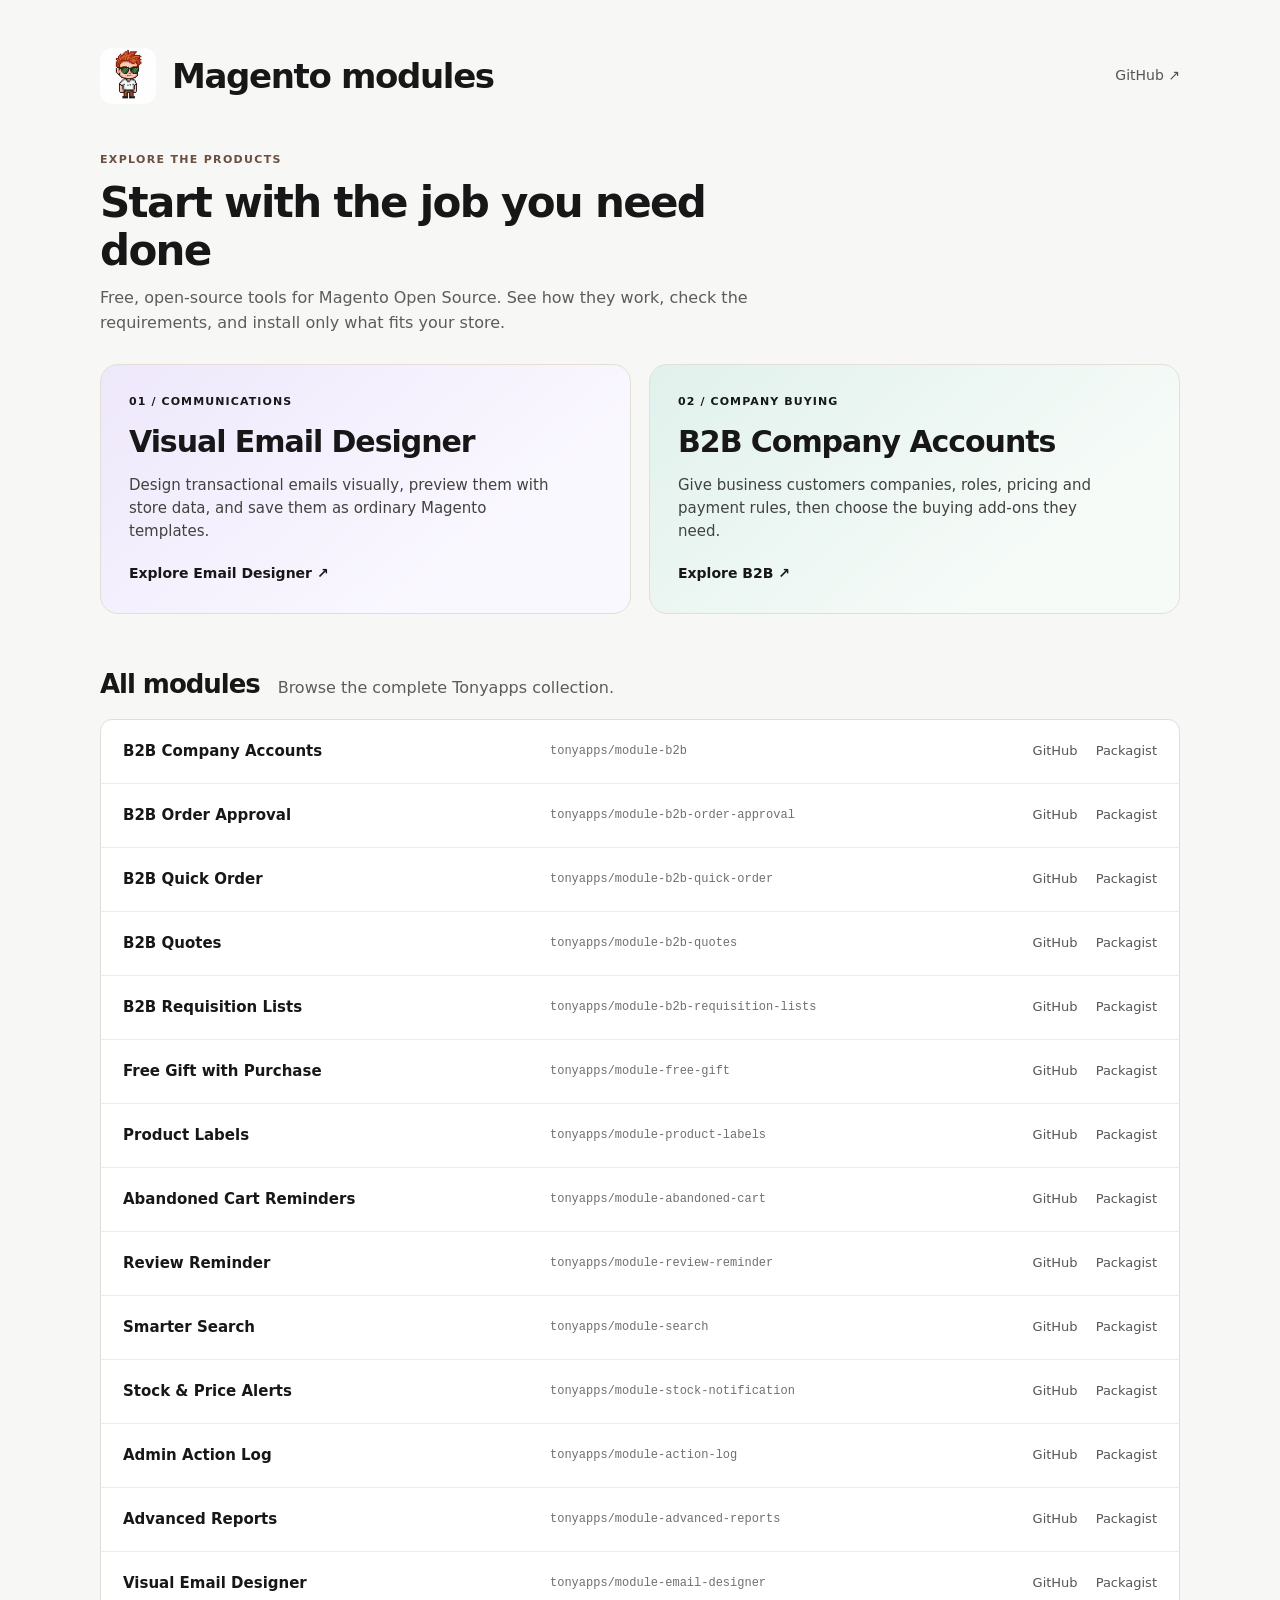
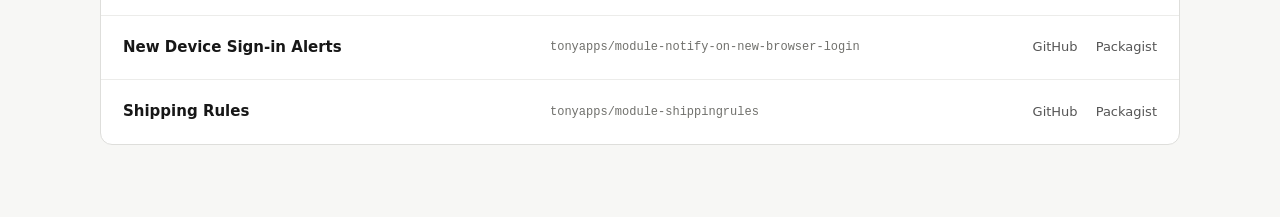
==== commit 90a541dc: "feat: add Email Designer and B2B product pages" ====
--- a/index.html
+++ b/index.html
@@ -4,7 +4,8 @@
     <meta charset="utf-8">
     <meta name="viewport" content="width=device-width, initial-scale=1">
     <meta name="theme-color" content="#f7f7f5">
-    <title>Tonyapps modules</title>
+    <meta name="description" content="Free, open-source Magento Open Source modules from Tonyapps. Explore B2B company buying, visual email design, and focused store extensions.">
+    <title>Tonyapps — Magento Open Source modules</title>
     <link rel="icon" type="image/jpeg" href="assets/tonyapps-logo.jpg">
     <link rel="stylesheet" href="assets/site.css">
 </head>
@@ -18,8 +19,32 @@
             <a class="github" href="https://github.com/tonyappsorg">GitHub <span aria-hidden="true">↗</span></a>
         </header>
 
+        <section class="featured" aria-labelledby="featured-title">
+            <div class="section-heading">
+                <p class="eyebrow">Explore the products</p>
+                <h2 id="featured-title">Start with the job you need done</h2>
+                <p>Free, open-source tools for Magento Open Source. See how they work, check the requirements, and install only what fits your store.</p>
+            </div>
+            <div class="featured-grid">
+                <a class="featured-card featured-card--email" href="email-designer/">
+                    <span class="featured-card__number">01 / Communications</span>
+                    <strong>Visual Email Designer</strong>
+                    <span>Design transactional emails visually, preview them with store data, and save them as ordinary Magento templates.</span>
+                    <span class="featured-card__link">Explore Email Designer <span aria-hidden="true">↗</span></span>
+                </a>
+                <a class="featured-card featured-card--b2b" href="b2b/">
+                    <span class="featured-card__number">02 / Company buying</span>
+                    <strong>B2B Company Accounts</strong>
+                    <span>Give business customers companies, roles, pricing and payment rules, then choose the buying add-ons they need.</span>
+                    <span class="featured-card__link">Explore B2B <span aria-hidden="true">↗</span></span>
+                </a>
+            </div>
+        </section>
+
+        <div class="catalog-heading"><h2>All modules</h2><p>Browse the complete Tonyapps collection.</p></div>
+
         <ul class="modules" aria-label="Tonyapps Magento modules">
-            <li><span class="module-name">B2B Company Accounts</span><code>tonyapps/module-b2b</code><span class="links"><a href="https://github.com/tonyappsorg/magento2-b2b">GitHub</a><a href="https://packagist.org/packages/tonyapps/module-b2b">Packagist</a></span></li>
+            <li><a class="module-name module-name--link" href="b2b/">B2B Company Accounts</a><code>tonyapps/module-b2b</code><span class="links"><a href="https://github.com/tonyappsorg/magento2-b2b">GitHub</a><a href="https://packagist.org/packages/tonyapps/module-b2b">Packagist</a></span></li>
             <li><span class="module-name">B2B Order Approval</span><code>tonyapps/module-b2b-order-approval</code><span class="links"><a href="https://github.com/tonyappsorg/magento2-b2b-order-approval">GitHub</a><a href="https://packagist.org/packages/tonyapps/module-b2b-order-approval">Packagist</a></span></li>
             <li><span class="module-name">B2B Quick Order</span><code>tonyapps/module-b2b-quick-order</code><span class="links"><a href="https://github.com/tonyappsorg/magento2-b2b-quick-order">GitHub</a><a href="https://packagist.org/packages/tonyapps/module-b2b-quick-order">Packagist</a></span></li>
             <li><span class="module-name">B2B Quotes</span><code>tonyapps/module-b2b-quotes</code><span class="links"><a href="https://github.com/tonyappsorg/magento2-b2b-quotes">GitHub</a><a href="https://packagist.org/packages/tonyapps/module-b2b-quotes">Packagist</a></span></li>
@@ -32,7 +57,7 @@
             <li><span class="module-name">Stock &amp; Price Alerts</span><code>tonyapps/module-stock-notification</code><span class="links"><a href="https://github.com/tonyappsorg/magento2-stock-notification">GitHub</a><a href="https://packagist.org/packages/tonyapps/module-stock-notification">Packagist</a></span></li>
             <li><span class="module-name">Admin Action Log</span><code>tonyapps/module-action-log</code><span class="links"><a href="https://github.com/tonyappsorg/module-action-log">GitHub</a><a href="https://packagist.org/packages/tonyapps/module-action-log">Packagist</a></span></li>
             <li><span class="module-name">Advanced Reports</span><code>tonyapps/module-advanced-reports</code><span class="links"><a href="https://github.com/tonyappsorg/magento2-advanced-reports">GitHub</a><a href="https://packagist.org/packages/tonyapps/module-advanced-reports">Packagist</a></span></li>
-            <li><span class="module-name">Visual Email Designer</span><code>tonyapps/module-email-designer</code><span class="links"><a href="https://github.com/tonyappsorg/magento2-email-designer">GitHub</a><a href="https://packagist.org/packages/tonyapps/module-email-designer">Packagist</a></span></li>
+            <li><a class="module-name module-name--link" href="email-designer/">Visual Email Designer</a><code>tonyapps/module-email-designer</code><span class="links"><a href="https://github.com/tonyappsorg/magento2-email-designer">GitHub</a><a href="https://packagist.org/packages/tonyapps/module-email-designer">Packagist</a></span></li>
             <li><span class="module-name">New Device Sign-in Alerts</span><code>tonyapps/module-notify-on-new-browser-login</code><span class="links"><a href="https://github.com/tonyappsorg/notify-when-login-from-new-browser">GitHub</a><a href="https://packagist.org/packages/tonyapps/module-notify-on-new-browser-login">Packagist</a></span></li>
             <li><span class="module-name">Shipping Rules</span><code>tonyapps/module-shippingrules</code><span class="links"><a href="https://github.com/tonyappsorg/magento2-shipping-rules">GitHub</a><a href="https://packagist.org/packages/tonyapps/module-shippingrules">Packagist</a></span></li>
         </ul>
--- a/assets/site.css
+++ b/assets/site.css
@@ -3,6 +3,11 @@
     font-family: Inter, ui-sans-serif, system-ui, -apple-system, BlinkMacSystemFont, "Segoe UI", sans-serif;
     color: #171717;
     background: #f7f7f5;
+    --ink: #171717;
+    --muted: #5c5c58;
+    --line: #dededb;
+    --purple: #6244a8;
+    --teal: #0e6a62;
     font-synthesis: none;
     text-rendering: optimizeLegibility;
     -webkit-font-smoothing: antialiased;
@@ -10,7 +15,7 @@
 }
 
 * { box-sizing: border-box; }
-body { min-width: 320px; margin: 0; }
+body { min-width: 320px; margin: 0; line-height: 1.55; }
 a { color: inherit; }
 .page { width: min(100% - 48px, 1080px); margin: 0 auto; padding: 48px 0 72px; }
 .heading { display: flex; align-items: center; gap: 16px; margin-bottom: 28px; }
@@ -27,17 +32,190 @@
 .modules code { color: #70706c; font: 12px/1.5 ui-monospace, SFMono-Regular, Menlo, monospace; overflow-wrap: anywhere; }
 .links { display: flex; justify-content: flex-end; gap: 18px; }
 .links a { color: #555; font-size: 13px; text-decoration: none; }
+.module-name--link { text-decoration: none; }
+.module-name--link:hover { text-decoration: underline; text-underline-offset: 3px; }
+
+/* Home: two guided entry points above the complete module catalog. */
+.featured { margin: 48px 0 56px; }
+.eyebrow { margin: 0 0 12px; color: #6b4e40; font-size: 11px; font-weight: 800; letter-spacing: .12em; line-height: 1.4; text-transform: uppercase; }
+.section-heading { max-width: 680px; margin-bottom: 28px; }
+.section-heading--wide { max-width: 760px; }
+.section-heading h2, .catalog-heading h2 { margin: 0 0 12px; font-size: clamp(28px, 3.5vw, 42px); line-height: 1.13; letter-spacing: -.04em; }
+.section-heading p:last-child, .catalog-heading p { margin: 0; color: var(--muted); font-size: 16px; }
+.featured-grid { display: grid; grid-template-columns: repeat(2, minmax(0, 1fr)); gap: 18px; }
+.featured-card { display: flex; min-height: 250px; flex-direction: column; align-items: flex-start; gap: 14px; padding: 28px; border: 1px solid #e3dfd7; border-radius: 18px; text-decoration: none; transition: transform .18s ease, box-shadow .18s ease; }
+.featured-card:hover { transform: translateY(-3px); box-shadow: 0 14px 32px rgba(23, 23, 23, .09); }
+.featured-card--email { background: linear-gradient(140deg, #eee8fb, #faf8ff 75%); }
+.featured-card--b2b { background: linear-gradient(140deg, #e1f1ec, #f6fbf8 75%); }
+.featured-card__number { font-size: 11px; font-weight: 750; letter-spacing: .1em; text-transform: uppercase; }
+.featured-card strong { font-size: clamp(23px, 3vw, 30px); line-height: 1.2; letter-spacing: -.035em; }
+.featured-card > span:not(.featured-card__number):not(.featured-card__link) { max-width: 420px; color: #42423e; font-size: 15px; }
+.featured-card__link { margin-top: auto; font-size: 14px; font-weight: 750; }
+.catalog-heading { display: flex; align-items: baseline; gap: 18px; margin-bottom: 18px; }
+.catalog-heading h2 { margin: 0; font-size: 26px; }
+
+/* Product pages. */
+.skip-link { position: absolute; left: 12px; top: -80px; z-index: 10; padding: 10px 14px; border-radius: 7px; background: #fff; font-weight: 700; }
+.skip-link:focus { top: 12px; }
+.site-header.page { display: flex; align-items: center; justify-content: space-between; gap: 20px; padding-top: 18px; padding-bottom: 18px; }
+.site-brand { display: inline-flex; align-items: center; gap: 10px; font-size: 18px; font-weight: 750; letter-spacing: -.03em; text-decoration: none; white-space: nowrap; }
+.site-brand img { border-radius: 9px; object-fit: cover; }
+.site-nav { display: flex; flex-wrap: wrap; justify-content: flex-end; gap: 12px 26px; }
+.site-nav a { color: #42423e; font-size: 13px; font-weight: 650; text-decoration: none; }
+.site-nav a:hover, .site-footer a:last-child:hover { color: #111; text-decoration: underline; text-underline-offset: 4px; }
+.product-hero { overflow: hidden; border-block: 1px solid #e6e2dd; }
+.product-hero--email { background: radial-gradient(circle at 83% 15%, #e4d8fb 0, transparent 34%), linear-gradient(125deg, #f8f5ff, #f3effa 56%, #ece7f9); }
+.product-hero--b2b { background: radial-gradient(circle at 82% 16%, #b9e4d5 0, transparent 35%), linear-gradient(125deg, #f1f8f5, #e6f2ed 62%, #d8ece3); }
+.product-hero__grid { display: grid; grid-template-columns: minmax(0, 1.05fr) minmax(0, .95fr); align-items: center; gap: clamp(30px, 5vw, 70px); min-height: 560px; padding-top: 74px; padding-bottom: 74px; }
+.product-hero__copy { max-width: 600px; }
+.product-hero h1 { max-width: 620px; margin: 0 0 22px; font-size: clamp(42px, 5vw, 64px); line-height: 1.04; letter-spacing: -.055em; }
+.hero-lede { margin: 0; max-width: 580px; color: #353532; font-size: clamp(17px, 1.7vw, 19px); line-height: 1.55; }
+.button-row { display: flex; flex-wrap: wrap; gap: 11px; margin-top: 28px; }
+.button { display: inline-flex; align-items: center; justify-content: center; gap: 12px; min-height: 47px; padding: 11px 18px; border: 1px solid transparent; border-radius: 8px; font-size: 14px; font-weight: 750; line-height: 1.25; text-decoration: none; transition: transform .16s ease, background .16s ease; }
+.button:hover { transform: translateY(-2px); }
+.button--primary { color: #fff; background: #171717; }
+.button--primary:hover { background: #393936; }
+.button--secondary { border-color: #bcb9b4; background: rgba(255, 255, 255, .48); }
+.button--secondary:hover { background: #fff; }
+.hero-note { margin: 19px 0 0; color: #55534f; font-size: 12px; }
+.content-section.page { padding-top: 84px; padding-bottom: 84px; }
+.content-section--tinted, .content-section--soft { background: #eeeee9; }
+.content-section--soft { background: #f1f3ef; }
+.content-section--tinted > .page, .content-section--soft > .page, .content-section--dark > .page { padding-top: 84px; padding-bottom: 84px; }
+.content-section h2 { margin: 0 0 20px; font-size: clamp(30px, 3.5vw, 43px); line-height: 1.13; letter-spacing: -.045em; }
+.content-section h3 { margin: 0 0 10px; font-size: 20px; line-height: 1.22; letter-spacing: -.025em; }
+.content-section p { color: #4b4b47; }
+.feature-grid { display: grid; grid-template-columns: repeat(3, minmax(0, 1fr)); gap: 15px; }
+.feature-card, .addon-card { border: 1px solid var(--line); border-radius: 14px; background: #fff; }
+.feature-card { min-height: 250px; padding: 27px; }
+.feature-card__index { display: inline-flex; align-items: center; justify-content: center; width: 35px; height: 35px; margin-bottom: 29px; border-radius: 50%; background: #f1eee8; color: #4e4b46; font-size: 12px; font-weight: 800; }
+.feature-card p, .addon-card p { margin: 0; font-size: 14px; }
+.step-grid { display: grid; grid-template-columns: repeat(4, minmax(0, 1fr)); gap: 16px; margin: 0; padding: 0; list-style: none; }
+.step-grid li { padding-top: 19px; border-top: 2px solid #b8b8ae; }
+.step-grid li > span { display: block; margin-bottom: 26px; color: #68685e; font-size: 13px; font-weight: 800; }
+.step-grid h3 { font-size: 18px; }
+.step-grid p { margin: 0; font-size: 14px; }
+.split-section { display: grid; grid-template-columns: minmax(0, 1.1fr) minmax(0, .9fr); align-items: center; gap: clamp(30px, 6vw, 90px); }
+.split-section > div:first-child p:last-child { margin-bottom: 0; }
+.detail-panel { padding: 30px; border: 1px solid #dededb; border-radius: 15px; background: #fff; box-shadow: 0 20px 45px rgba(23, 23, 23, .04); }
+.detail-panel h3 { margin-bottom: 18px; }
+.check-list { margin: 0; padding: 0; list-style: none; }
+.check-list li { position: relative; padding: 10px 0 10px 29px; border-top: 1px solid #ececea; font-size: 14px; }
+.check-list li::before { content: "✓"; position: absolute; left: 0; color: var(--teal); font-weight: 850; }
+.content-section--dark { color: #f9f8f5; background: #191a18; }
+.content-section--dark p { color: #cccfc8; }
+.content-section--dark .eyebrow { color: #d1a985; }
+.install-grid { display: grid; grid-template-columns: minmax(0, 1fr) minmax(0, 1fr); align-items: center; gap: clamp(25px, 5vw, 70px); }
+.install-grid h2 { margin-bottom: 18px; }
+.install-grid p { font-size: 15px; }
+.code-block { margin: 0 0 17px; padding: 26px; overflow-x: auto; border: 1px solid #51534e; border-radius: 12px; background: #252723; color: #f5f4ec; font: 13px/1.8 ui-monospace, SFMono-Regular, Menlo, monospace; }
+.text-link { display: inline-flex; align-items: center; gap: 8px; font-size: 14px; font-weight: 750; text-decoration: underline; text-underline-offset: 4px; }
+.text-link--light { color: #f3eee2; }
+.faq-list { border-top: 1px solid var(--line); }
+.faq-list details { border-bottom: 1px solid var(--line); }
+.faq-list summary { position: relative; padding: 20px 40px 20px 0; cursor: pointer; font-size: 16px; font-weight: 700; list-style: none; }
+.faq-list summary::-webkit-details-marker { display: none; }
+.faq-list summary::after { content: "+"; position: absolute; right: 3px; top: 15px; color: #5d5d59; font-size: 24px; font-weight: 400; }
+.faq-list details[open] summary::after { content: "−"; }
+.faq-list details p { max-width: 760px; margin: 0 0 22px; font-size: 15px; }
+.final-cta.page { display: flex; align-items: center; justify-content: space-between; gap: 30px; padding-top: 56px; padding-bottom: 62px; border-top: 1px solid var(--line); }
+.final-cta h2 { max-width: 620px; margin: 0; font-size: clamp(26px, 3.2vw, 37px); line-height: 1.15; letter-spacing: -.04em; }
+.final-cta .button { flex: 0 0 auto; }
+.site-footer.page { display: flex; align-items: center; gap: 20px; padding-top: 25px; padding-bottom: 35px; border-top: 1px solid var(--line); }
+.site-footer p { margin: 0 auto 0 0; color: #666660; font-size: 12px; }
+.site-footer a:last-child { color: #555; font-size: 12px; text-decoration: none; }
+
+/* Illustrative, explicitly labelled product visuals. */
+.email-preview { max-width: 455px; padding: 12px; border: 1px solid #d3cce2; border-radius: 18px; background: rgba(255, 255, 255, .72); box-shadow: 0 22px 65px rgba(59, 39, 103, .17); transform: rotate(2deg); }
+.email-preview__bar { display: flex; align-items: center; gap: 5px; padding: 0 8px 11px; }
+.email-preview__bar span { width: 7px; height: 7px; border-radius: 50%; background: #c9c4d1; }
+.email-preview__bar small { margin-left: auto; color: #77717f; font-size: 10px; }
+.email-preview__sheet { overflow: hidden; border: 1px solid #e1dde8; border-radius: 8px; background: #fff; }
+.email-preview__logo { padding: 17px 20px; color: #604697; font-size: 11px; font-weight: 850; letter-spacing: .16em; }
+.email-preview__content { padding: 25px 34px 30px; }
+.email-preview__eyebrow { margin: 0 0 8px; color: #745cad; font-size: 9px; font-weight: 800; letter-spacing: .13em; }
+.email-preview__title { margin: 0 0 9px; font-size: 22px; font-weight: 750; line-height: 1.2; letter-spacing: -.035em; }
+.email-preview__content > p:not(.email-preview__eyebrow) { margin: 0 0 22px; color: #63616a; font-size: 12px; }
+.email-preview__items, .email-preview__item { display: flex; justify-content: space-between; gap: 12px; padding: 10px 0; border-bottom: 1px solid #eae7ef; font-size: 11px; }
+.email-preview__items { border-top: 1px solid #eae7ef; font-weight: 700; }
+.email-preview__item { color: #626069; }
+.email-preview__button { display: inline-block; margin-top: 22px; padding: 10px 16px; border-radius: 5px; background: #6244a8; color: #fff; font-size: 10px; font-weight: 750; }
+.email-preview__footer { padding: 14px 20px; background: #f4f1f8; color: #827c8a; font-size: 10px; text-align: center; }
+.b2b-map { max-width: 455px; padding: 27px; border: 1px solid #badbca; border-radius: 18px; background: rgba(255, 255, 255, .82); box-shadow: 0 22px 65px rgba(20, 85, 66, .14); }
+.b2b-map__company { display: flex; flex-direction: column; gap: 5px; padding: 19px 20px; border: 1px solid #cae6d8; border-radius: 11px; background: #e8f5ec; }
+.b2b-map__company small { color: #286c58; font-size: 9px; font-weight: 800; letter-spacing: .12em; }
+.b2b-map__company strong { font-size: 20px; letter-spacing: -.035em; }
+.b2b-map__company > span { color: #4d6259; font-size: 12px; }
+.b2b-map__people { display: grid; grid-template-columns: repeat(3, minmax(0, 1fr)); gap: 8px; margin: 14px 0; }
+.b2b-map__people > div { display: flex; flex-direction: column; align-items: center; gap: 3px; padding: 14px 5px; border: 1px solid #e0eae3; border-radius: 10px; background: #fff; text-align: center; }
+.b2b-map__avatar { display: grid; width: 28px; height: 28px; margin-bottom: 3px; place-items: center; border-radius: 50%; background: #dceee3; color: #1e6250; font-size: 11px; font-weight: 850; }
+.b2b-map__people strong { font-size: 11px; }
+.b2b-map__people small { color: #68766e; font-size: 9px; }
+.b2b-map__tools { display: grid; grid-template-columns: repeat(2, minmax(0, 1fr)); gap: 7px; }
+.b2b-map__tools span { padding: 10px; border: 1px solid #d5e4da; border-radius: 8px; background: #f7fbf7; color: #3e5f4d; font-size: 11px; font-weight: 700; text-align: center; }
+.b2b-map__caption { display: block; margin-top: 12px; color: #697970; font-size: 10px; text-align: right; }
+
+/* B2B add-on cards and dependency panel. */
+.addon-grid { display: grid; grid-template-columns: repeat(2, minmax(0, 1fr)); gap: 16px; }
+.addon-card { display: flex; min-height: 285px; flex-direction: column; align-items: flex-start; padding: 28px; }
+.addon-card__tag { margin-bottom: 17px; color: #346450; font-size: 11px; font-weight: 800; letter-spacing: .1em; text-transform: uppercase; }
+.addon-card h3 { font-size: 25px; }
+.addon-card__note { margin: 14px 0 20px !important; color: #666a62 !important; font-size: 12px !important; }
+.addon-card .text-link { margin-top: auto; }
+.dependency-list { margin: 0; padding: 0; list-style: none; }
+.dependency-list li { display: flex; justify-content: space-between; gap: 18px; padding: 12px 0; border-top: 1px solid #ececea; font-size: 13px; }
+.dependency-list li strong { flex: 0 0 auto; }
+.dependency-list li span { color: #60605c; text-align: right; }
+.related-callout { display: flex; align-items: center; justify-content: space-between; gap: 40px; border-top: 1px solid var(--line); }
+.related-callout > div { max-width: 650px; }
+.related-callout p:last-child { margin-bottom: 0; }
+.related-callout .text-link { flex: 0 0 auto; }
 
 :focus-visible { outline: 3px solid #e46b45; outline-offset: 3px; }
+@media (max-width: 900px) {
+    .product-hero__grid { grid-template-columns: 1fr; min-height: 0; }
+    .email-preview, .b2b-map { width: min(100%, 520px); max-width: 520px; margin-inline: auto; }
+    .feature-grid { grid-template-columns: repeat(2, minmax(0, 1fr)); }
+    .feature-card:last-child { grid-column: 1 / -1; min-height: 0; }
+    .step-grid { grid-template-columns: repeat(2, minmax(0, 1fr)); row-gap: 36px; }
+}
 @media (max-width: 680px) {
     .page { width: calc(100% - 32px); padding-top: 28px; }
+    .featured { margin-top: 32px; margin-bottom: 42px; }
+    .featured-grid { grid-template-columns: 1fr; }
+    .featured-card { min-height: 205px; padding: 23px; }
+    .catalog-heading { display: block; }
+    .catalog-heading p { margin-top: 5px; font-size: 14px; }
     .modules li { grid-template-columns: minmax(0, 1fr) auto; gap: 6px 14px; padding: 14px 16px; }
     .module-name { grid-column: 1; }
     .modules code { grid-column: 1; font-size: 11px; }
     .links { grid-column: 2; grid-row: 1 / span 2; gap: 12px; }
+    .site-header.page { padding-top: 15px; padding-bottom: 15px; }
+    .site-nav { gap: 8px 15px; }
+    .site-nav a { font-size: 12px; }
+    .product-hero__grid { gap: 35px; padding-top: 55px; padding-bottom: 60px; }
+    .product-hero h1 { font-size: clamp(39px, 10vw, 52px); }
+    .hero-lede { font-size: 17px; }
+    .content-section.page, .content-section--tinted > .page, .content-section--soft > .page, .content-section--dark > .page { padding-top: 62px; padding-bottom: 62px; }
+    .feature-grid, .addon-grid, .split-section, .install-grid { grid-template-columns: minmax(0, 1fr); }
+    .install-grid > div { min-width: 0; }
+    .feature-card:last-child { grid-column: auto; }
+    .feature-card { min-height: 0; }
+    .feature-card__index { margin-bottom: 18px; }
+    .addon-card { min-height: 0; }
+    .related-callout, .final-cta.page { align-items: flex-start; flex-direction: column; gap: 20px; }
+    .site-footer.page { flex-wrap: wrap; gap: 10px 20px; }
+    .site-footer p { order: 3; flex: 0 0 100%; }
 }
 @media (max-width: 400px) {
     .heading { gap: 12px; }
     .brand { width: 46px; height: 46px; }
     .links { flex-direction: column; gap: 5px; }
-}
+    .step-grid { grid-template-columns: 1fr; }
+    .button-row { flex-direction: column; align-items: stretch; }
+    .email-preview__content { padding-inline: 22px; }
+    .b2b-map { padding: 16px; }
+    .b2b-map__people strong { font-size: 10px; }
+    .dependency-list li { flex-direction: column; gap: 1px; }
+    .dependency-list li span { text-align: left; }
+}
